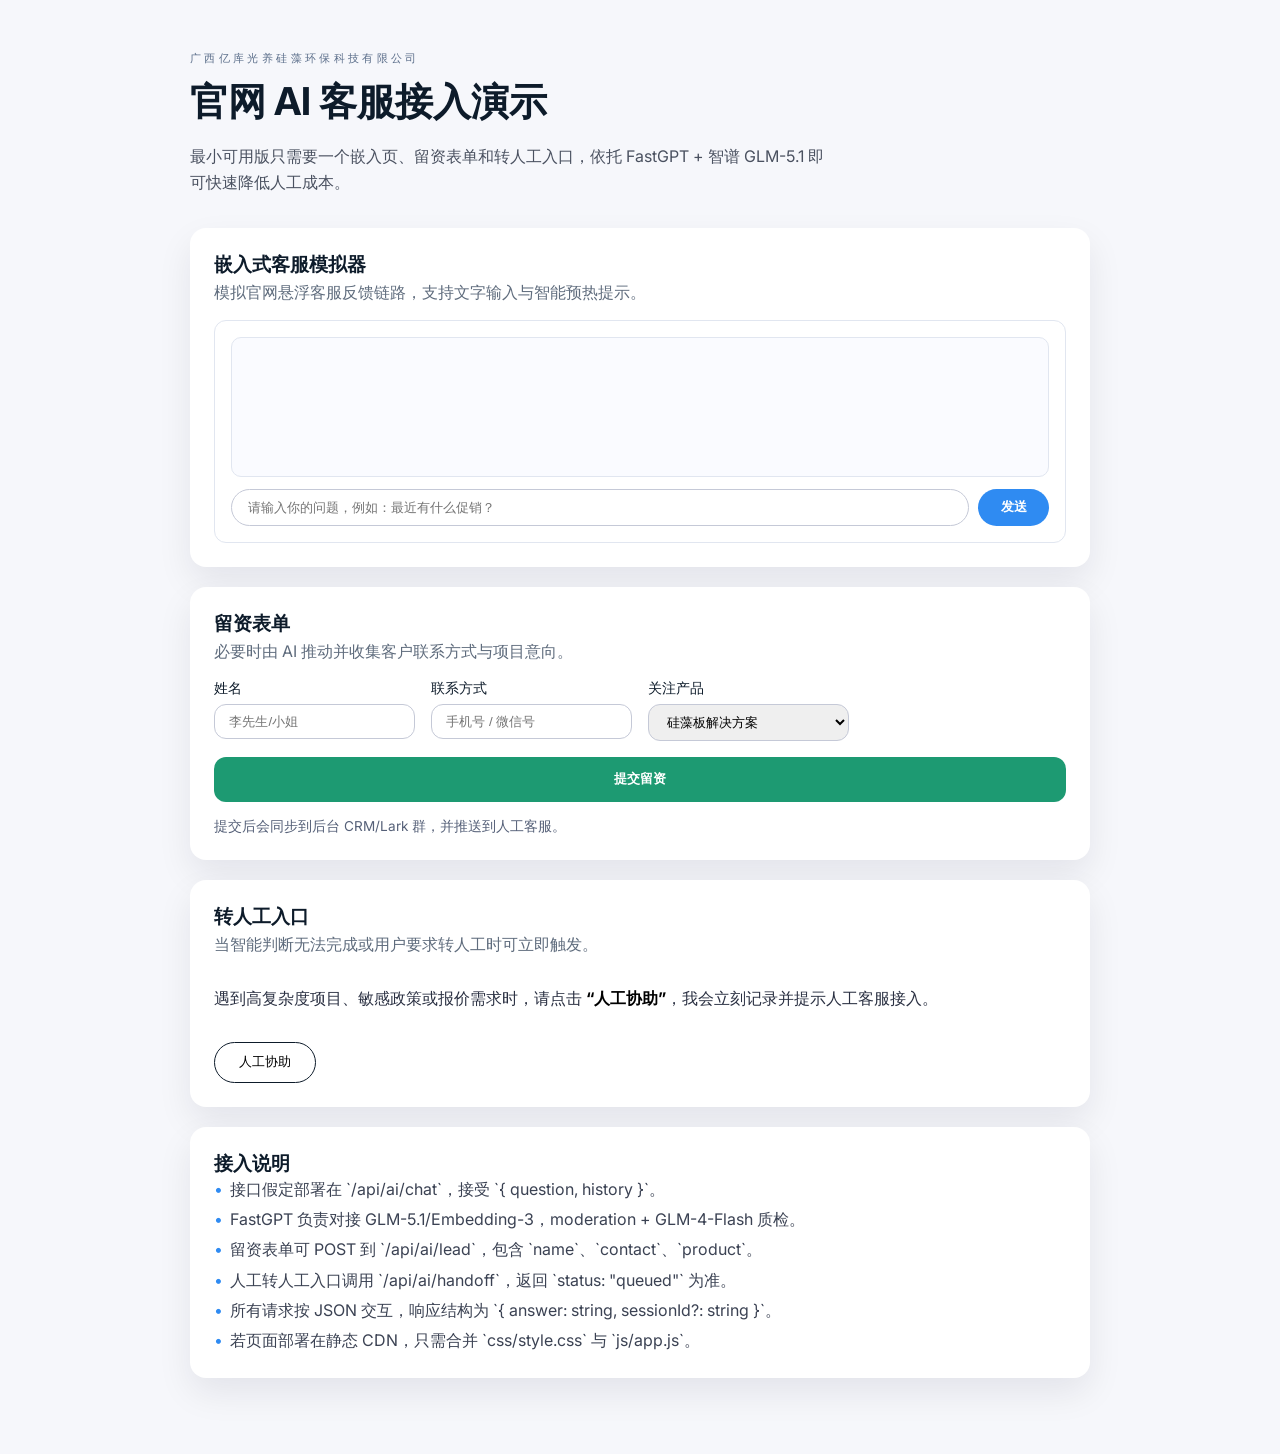
==== web-demo/index.html @ d4674625 "Build local FastGPT + Zhipu MVP scaffold" ====
<!DOCTYPE html>
<html lang="zh">
  <head>
    <meta charset="UTF-8" />
    <meta name="viewport" content="width=device-width, initial-scale=1.0" />
    <title>AI 客服 Demo</title>
    <link rel="stylesheet" href="css/style.css" />
  </head>
  <body>
    <main class="shell">
      <section class="hero">
        <p class="eyebrow">广西亿库光养硅藻环保科技有限公司</p>
        <h1>官网 AI 客服接入演示</h1>
        <p class="lead">
          最小可用版只需要一个嵌入页、留资表单和转人工入口，依托
          FastGPT + 智谱 GLM-5.1 即可快速降低人工成本。
        </p>
      </section>

      <section class="panel">
        <header>
          <h2>嵌入式客服模拟器</h2>
          <p>模拟官网悬浮客服反馈链路，支持文字输入与智能预热提示。</p>
        </header>
        <div class="chat">
          <div id="chatLog" class="chat-log"></div>
          <form id="chatForm" class="chat-form">
            <input
              id="chatInput"
              type="text"
              placeholder="请输入你的问题，例如：最近有什么促销？"
              autocomplete="off"
              required
            />
            <button type="submit">发送</button>
          </form>
        </div>
      </section>

      <section class="panel">
        <header>
          <h2>留资表单</h2>
          <p>必要时由 AI 推动并收集客户联系方式与项目意向。</p>
        </header>
        <form id="leadForm" class="stack">
          <label>
            <span>姓名</span>
            <input type="text" name="name" placeholder="李先生/小姐" required />
          </label>
          <label>
            <span>联系方式</span>
            <input
              type="text"
              name="contact"
              placeholder="手机号 / 微信号"
              required
            />
          </label>
          <label>
            <span>关注产品</span>
            <select name="product">
              <option value="硅藻板">硅藻板解决方案</option>
              <option value="光养">光养系统</option>
              <option value="其他">其他</option>
            </select>
          </label>
          <button type="submit" class="primary">提交留资</button>
          <p class="hint">提交后会同步到后台 CRM/Lark 群，并推送到人工客服。</p>
        </form>
      </section>

      <section class="panel">
        <header>
          <h2>转人工入口</h2>
          <p>当智能判断无法完成或用户要求转人工时可立即触发。</p>
        </header>
        <div class="cta">
          <p>
            遇到高复杂度项目、敏感政策或报价需求时，请点击
            <strong>“人工协助”</strong>，我会立刻记录并提示人工客服接入。
          </p>
          <button id="handoff" class="secondary">人工协助</button>
        </div>
      </section>

      <section class="panel instructions">
        <header>
          <h2>接入说明</h2>
        </header>
        <ul>
          <li>接口假定部署在 `/api/ai/chat`，接受 `{ question, history }`。</li>
          <li>FastGPT 负责对接 GLM-5.1/Embedding-3，moderation + GLM-4-Flash 质检。</li>
          <li>留资表单可 POST 到 `/api/ai/lead`，包含 `name`、`contact`、`product`。</li>
          <li>人工转人工入口调用 `/api/ai/handoff`，返回 `status: "queued"` 为准。</li>
          <li>所有请求按 JSON 交互，响应结构为 `{ answer: string, sessionId?: string }`。</li>
          <li>若页面部署在静态 CDN，只需合并 `css/style.css` 与 `js/app.js`。</li>
        </ul>
      </section>
    </main>
    <script src="js/app.js"></script>
  </body>
</html>
---- web-demo/css/style.css ----
@import url("https://fonts.googleapis.com/css2?family=Inter:wght@400;500;600&display=swap");

:root {
  color-scheme: light;
  font-family: "Inter", system-ui, -apple-system, BlinkMacSystemFont, "Segoe UI",
    sans-serif;
  background: #f6f7fb;
}

*,
*::before,
*::after {
  box-sizing: border-box;
}

body {
  margin: 0;
  min-height: 100vh;
}

.shell {
  max-width: 940px;
  margin: 0 auto;
  padding: 2.5rem 1.25rem 3.5rem;
  color: #0d1b2a;
}

.hero {
  text-align: left;
  margin-bottom: 2rem;
}

.hero .eyebrow {
  text-transform: uppercase;
  letter-spacing: 0.3em;
  font-size: 0.7rem;
  color: #5b6e8a;
}

.hero h1 {
  margin: 0.35rem 0;
  font-size: clamp(2rem, 3vw, 2.8rem);
}

.hero .lead {
  max-width: 640px;
  color: #4a5160;
  line-height: 1.6;
}

.panel {
  background: #fff;
  border-radius: 16px;
  padding: 1.5rem;
  margin-bottom: 1.25rem;
  box-shadow: 0 15px 35px rgba(9, 18, 39, 0.08);
}

.panel header h2 {
  margin: 0;
  font-size: 1.2rem;
}

.panel header p {
  color: #5f6c7d;
  margin: 0.25rem 0 1rem;
}

.chat {
  border: 1px solid #e1e6f0;
  border-radius: 12px;
  padding: 1rem;
  display: flex;
  flex-direction: column;
  gap: 0.75rem;
}

.chat-log {
  min-height: 140px;
  max-height: 320px;
  overflow-y: auto;
  border-radius: 10px;
  border: 1px solid #e1e6f0;
  padding: 0.75rem;
  background: #fafbff;
}

.chat-log p {
  margin: 0.35rem 0;
  line-height: 1.4;
}

.chat-log p.user {
  text-align: right;
  color: #0f2c7a;
  font-weight: 600;
}

.chat-log p.bot {
  color: #1c1a2b;
}

.chat-form {
  display: flex;
  gap: 0.6rem;
}

.chat-form input {
  flex: 1;
  outline: none;
  border: 1px solid #c5c9d7;
  border-radius: 999px;
  padding: 0.65rem 1rem;
}

.chat-form button {
  border: none;
  background: #2f8bf2;
  color: #fff;
  border-radius: 999px;
  padding: 0 1.4rem;
  font-weight: 600;
  cursor: pointer;
}

.stack {
  display: grid;
  grid-template-columns: repeat(auto-fit, minmax(180px, 1fr));
  gap: 1rem;
}

.stack label {
  display: flex;
  flex-direction: column;
  gap: 0.35rem;
  font-size: 0.9rem;
}

.stack input,
.stack select {
  border: 1px solid #c5c9d7;
  border-radius: 12px;
  padding: 0.55rem 0.9rem;
}

.primary {
  grid-column: 1 / -1;
  background: #1d9a72;
  color: #fff;
  border: none;
  border-radius: 12px;
  padding: 0.85rem;
  font-weight: 600;
  cursor: pointer;
}

.hint {
  font-size: 0.85rem;
  color: #556078;
  margin: 0;
  grid-column: 1 / -1;
}

.cta {
  display: flex;
  flex-direction: column;
  gap: 1rem;
  color: #2a3042;
}

.cta strong {
  color: #000;
}

.secondary {
  align-self: flex-start;
  border: 1px solid #0d1b2a;
  border-radius: 999px;
  padding: 0.65rem 1.5rem;
  background: transparent;
  cursor: pointer;
}

.instructions ul {
  list-style: none;
  padding: 0;
  margin: 0;
  display: grid;
  gap: 0.3rem;
  color: #3b4253;
  line-height: 1.6;
}

.instructions li::before {
  content: "•";
  color: #2f8bf2;
  display: inline-block;
  width: 1em;
}

@media (max-width: 640px) {
  .shell {
    padding: 1.5rem 1rem 2rem;
  }
}
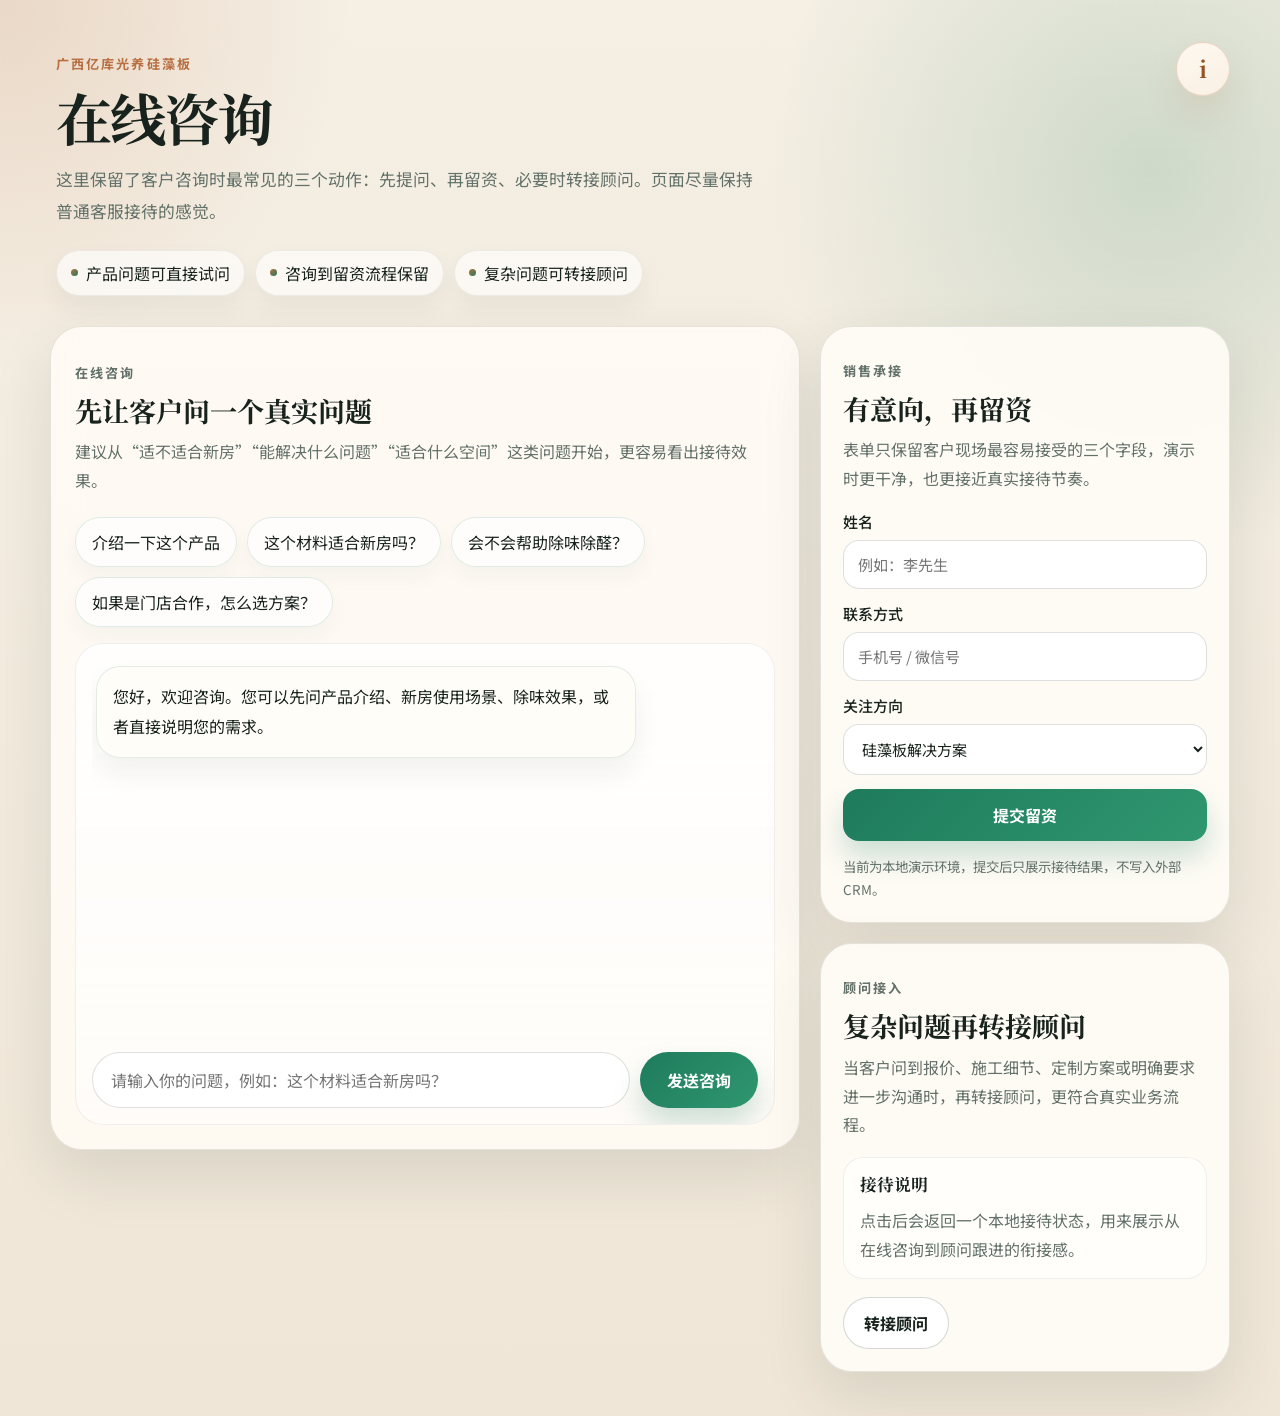
==== commit bdf9b6de: "Improve demo chat experience and validation tooling" ====
--- a/web-demo/index.html
+++ b/web-demo/index.html
@@ -1,100 +1,120 @@
 <!DOCTYPE html>
-<html lang="zh">
+<html lang="zh-CN">
   <head>
     <meta charset="UTF-8" />
     <meta name="viewport" content="width=device-width, initial-scale=1.0" />
-    <title>AI 客服 Demo</title>
+    <title>官网在线咨询</title>
     <link rel="stylesheet" href="css/style.css" />
   </head>
   <body>
     <main class="shell">
       <section class="hero">
-        <p class="eyebrow">广西亿库光养硅藻环保科技有限公司</p>
-        <h1>官网 AI 客服接入演示</h1>
-        <p class="lead">
-          最小可用版只需要一个嵌入页、留资表单和转人工入口，依托
-          FastGPT + 智谱 GLM-5.1 即可快速降低人工成本。
-        </p>
+        <div class="hero-copy">
+          <p class="eyebrow">广西亿库光养硅藻板</p>
+          <h1>在线咨询</h1>
+          <p class="lead">
+            这里保留了客户咨询时最常见的三个动作：先提问、再留资、必要时转接顾问。页面尽量保持普通客服接待的感觉。
+          </p>
+          <div class="hero-points" aria-label="咨询亮点">
+            <span>产品问题可直接试问</span>
+            <span>咨询到留资流程保留</span>
+            <span>复杂问题可转接顾问</span>
+          </div>
+        </div>
+
+        <aside class="hero-side">
+          <div class="hero-info">
+            <button type="button" class="info-trigger" aria-label="查看服务说明">i</button>
+            <div class="info-tooltip" role="note">
+              <strong>服务说明</strong>
+              <p>当前页面用于演示官网咨询接待流程，包含在线咨询、留资和转接顾问三个阶段。</p>
+              <p>现场展示时建议先问产品适用场景、除味能力，再问施工和方案，这样更容易看出完整接待表现。</p>
+            </div>
+          </div>
+        </aside>
       </section>
 
-      <section class="panel">
-        <header>
-          <h2>嵌入式客服模拟器</h2>
-          <p>模拟官网悬浮客服反馈链路，支持文字输入与智能预热提示。</p>
-        </header>
-        <div class="chat">
-          <div id="chatLog" class="chat-log"></div>
-          <form id="chatForm" class="chat-form">
-            <input
-              id="chatInput"
-              type="text"
-              placeholder="请输入你的问题，例如：最近有什么促销？"
-              autocomplete="off"
-              required
-            />
-            <button type="submit">发送</button>
-          </form>
-        </div>
-      </section>
+      <section class="layout">
+        <section class="panel chat-panel" aria-labelledby="chatTitle">
+          <header class="panel-head">
+            <div>
+              <p class="section-kicker">在线咨询</p>
+              <h2 id="chatTitle">先让客户问一个真实问题</h2>
+              <p>建议从“适不适合新房”“能解决什么问题”“适合什么空间”这类问题开始，更容易看出接待效果。</p>
+            </div>
+          </header>
 
-      <section class="panel">
-        <header>
-          <h2>留资表单</h2>
-          <p>必要时由 AI 推动并收集客户联系方式与项目意向。</p>
-        </header>
-        <form id="leadForm" class="stack">
-          <label>
-            <span>姓名</span>
-            <input type="text" name="name" placeholder="李先生/小姐" required />
-          </label>
-          <label>
-            <span>联系方式</span>
-            <input
-              type="text"
-              name="contact"
-              placeholder="手机号 / 微信号"
-              required
-            />
-          </label>
-          <label>
-            <span>关注产品</span>
-            <select name="product">
-              <option value="硅藻板">硅藻板解决方案</option>
-              <option value="光养">光养系统</option>
-              <option value="其他">其他</option>
-            </select>
-          </label>
-          <button type="submit" class="primary">提交留资</button>
-          <p class="hint">提交后会同步到后台 CRM/Lark 群，并推送到人工客服。</p>
-        </form>
-      </section>
+          <div class="quick-actions" aria-label="快捷问题">
+            <button type="button" class="quick-question">介绍一下这个产品</button>
+            <button type="button" class="quick-question">这个材料适合新房吗？</button>
+            <button type="button" class="quick-question">会不会帮助除味除醛？</button>
+            <button type="button" class="quick-question">如果是门店合作，怎么选方案？</button>
+          </div>
 
-      <section class="panel">
-        <header>
-          <h2>转人工入口</h2>
-          <p>当智能判断无法完成或用户要求转人工时可立即触发。</p>
-        </header>
-        <div class="cta">
-          <p>
-            遇到高复杂度项目、敏感政策或报价需求时，请点击
-            <strong>“人工协助”</strong>，我会立刻记录并提示人工客服接入。
-          </p>
-          <button id="handoff" class="secondary">人工协助</button>
-        </div>
-      </section>
+          <div class="chat">
+            <div id="chatLog" class="chat-log" aria-live="polite"></div>
+            <form id="chatForm" class="chat-form">
+              <label class="sr-only" for="chatInput">输入咨询问题</label>
+              <input
+                id="chatInput"
+                type="text"
+                placeholder="请输入你的问题，例如：这个材料适合新房吗？"
+                autocomplete="off"
+                required
+              />
+              <button type="submit">发送咨询</button>
+            </form>
+          </div>
+        </section>
 
-      <section class="panel instructions">
-        <header>
-          <h2>接入说明</h2>
-        </header>
-        <ul>
-          <li>接口假定部署在 `/api/ai/chat`，接受 `{ question, history }`。</li>
-          <li>FastGPT 负责对接 GLM-5.1/Embedding-3，moderation + GLM-4-Flash 质检。</li>
-          <li>留资表单可 POST 到 `/api/ai/lead`，包含 `name`、`contact`、`product`。</li>
-          <li>人工转人工入口调用 `/api/ai/handoff`，返回 `status: "queued"` 为准。</li>
-          <li>所有请求按 JSON 交互，响应结构为 `{ answer: string, sessionId?: string }`。</li>
-          <li>若页面部署在静态 CDN，只需合并 `css/style.css` 与 `js/app.js`。</li>
-        </ul>
+        <aside class="sidebar">
+          <section class="panel side-panel" aria-labelledby="leadTitle">
+            <header class="panel-head compact">
+              <div>
+                <p class="section-kicker">销售承接</p>
+                <h2 id="leadTitle">有意向，再留资</h2>
+                <p>表单只保留客户现场最容易接受的三个字段，演示时更干净，也更接近真实接待节奏。</p>
+              </div>
+            </header>
+            <form id="leadForm" class="stack">
+              <label>
+                <span>姓名</span>
+                <input type="text" name="name" placeholder="例如：李先生" required />
+              </label>
+              <label>
+                <span>联系方式</span>
+                <input type="text" name="contact" placeholder="手机号 / 微信号" required />
+              </label>
+              <label>
+                <span>关注方向</span>
+                <select name="product">
+                  <option value="硅藻板">硅藻板解决方案</option>
+                  <option value="光养">光养系统</option>
+                  <option value="其他">其他合作需求</option>
+                </select>
+              </label>
+              <button type="submit" class="primary">提交留资</button>
+              <p class="hint">当前为本地演示环境，提交后只展示接待结果，不写入外部 CRM。</p>
+            </form>
+          </section>
+
+          <section class="panel side-panel handoff-panel" aria-labelledby="handoffTitle">
+            <header class="panel-head compact">
+              <div>
+                <p class="section-kicker">顾问接入</p>
+                <h2 id="handoffTitle">复杂问题再转接顾问</h2>
+                <p>当客户问到报价、施工细节、定制方案或明确要求进一步沟通时，再转接顾问，更符合真实业务流程。</p>
+              </div>
+            </header>
+            <div class="cta">
+              <div class="cta-note">
+                <strong>接待说明</strong>
+                <p>点击后会返回一个本地接待状态，用来展示从在线咨询到顾问跟进的衔接感。</p>
+              </div>
+              <button id="handoff" class="secondary" type="button">转接顾问</button>
+            </div>
+          </section>
+        </aside>
       </section>
     </main>
     <script src="js/app.js"></script>
--- a/web-demo/css/style.css
+++ b/web-demo/css/style.css
@@ -1,10 +1,24 @@
-@import url("https://fonts.googleapis.com/css2?family=Inter:wght@400;500;600&display=swap");
+@import url("https://fonts.googleapis.com/css2?family=Noto+Sans+SC:wght@400;500;700&family=Noto+Serif+SC:wght@500;700&display=swap");
 
 :root {
   color-scheme: light;
-  font-family: "Inter", system-ui, -apple-system, BlinkMacSystemFont, "Segoe UI",
-    sans-serif;
-  background: #f6f7fb;
+  --bg-main: #f5efe4;
+  --bg-deep: #efe6d7;
+  --panel: rgba(255, 251, 245, 0.92);
+  --panel-strong: #fffdf8;
+  --line: rgba(49, 62, 54, 0.12);
+  --line-strong: rgba(31, 122, 90, 0.2);
+  --text: #18231d;
+  --muted: #627169;
+  --brand: #1e7b5c;
+  --brand-deep: #16553f;
+  --brand-soft: rgba(30, 123, 92, 0.1);
+  --accent: #b86f42;
+  --accent-soft: rgba(184, 111, 66, 0.12);
+  --shadow: 0 24px 60px rgba(44, 54, 48, 0.12);
+  --radius-xl: 32px;
+  --radius-lg: 24px;
+  --radius-md: 18px;
 }
 
 *,
@@ -13,193 +27,568 @@
   box-sizing: border-box;
 }
 
+html {
+  scroll-behavior: smooth;
+}
+
 body {
   margin: 0;
   min-height: 100vh;
+  color: var(--text);
+  font-family: "Noto Sans SC", "Segoe UI", sans-serif;
+  background:
+    radial-gradient(circle at top left, rgba(184, 111, 66, 0.18), transparent 22rem),
+    radial-gradient(circle at 90% 12%, rgba(30, 123, 92, 0.18), transparent 24rem),
+    linear-gradient(180deg, var(--bg-main) 0%, var(--bg-deep) 100%);
+}
+
+body::before {
+  content: "";
+  position: fixed;
+  inset: 0;
+  pointer-events: none;
+  background-image: linear-gradient(rgba(255, 255, 255, 0.12) 1px, transparent 1px),
+    linear-gradient(90deg, rgba(255, 255, 255, 0.12) 1px, transparent 1px);
+  background-size: 36px 36px;
+  mask-image: linear-gradient(180deg, rgba(0, 0, 0, 0.28), transparent 86%);
 }
 
 .shell {
-  max-width: 940px;
+  position: relative;
+  max-width: 1220px;
   margin: 0 auto;
-  padding: 2.5rem 1.25rem 3.5rem;
-  color: #0d1b2a;
+  padding: 36px 20px 44px;
 }
 
 .hero {
-  text-align: left;
-  margin-bottom: 2rem;
-}
-
-.hero .eyebrow {
+  display: grid;
+  grid-template-columns: minmax(0, 1.35fr) minmax(300px, 0.8fr);
+  gap: 20px;
+  align-items: stretch;
+  margin-bottom: 20px;
+}
+
+.hero-copy,
+.hero-side {
+  position: relative;
+}
+
+.hero-copy {
+  padding: 18px 6px 10px;
+}
+
+.eyebrow,
+.section-kicker {
+  margin: 0;
+  color: var(--accent);
+  font-size: 0.82rem;
+  font-weight: 700;
+  letter-spacing: 0.16em;
   text-transform: uppercase;
-  letter-spacing: 0.3em;
-  font-size: 0.7rem;
-  color: #5b6e8a;
 }
 
 .hero h1 {
-  margin: 0.35rem 0;
-  font-size: clamp(2rem, 3vw, 2.8rem);
-}
-
-.hero .lead {
-  max-width: 640px;
-  color: #4a5160;
-  line-height: 1.6;
+  margin: 14px 0 0;
+  font-family: "Noto Serif SC", serif;
+  font-size: clamp(2.7rem, 4.4vw, 4.6rem);
+  line-height: 1.05;
+  letter-spacing: -0.04em;
+  max-width: 12ch;
+}
+
+.lead {
+  max-width: 700px;
+  margin: 18px 0 0;
+  color: var(--muted);
+  font-size: 1.05rem;
+  line-height: 1.9;
+}
+
+.hero-points {
+  display: flex;
+  flex-wrap: wrap;
+  gap: 10px;
+  margin-top: 22px;
+}
+
+.hero-points span {
+  display: inline-flex;
+  align-items: center;
+  gap: 8px;
+  padding: 10px 14px;
+  border-radius: 999px;
+  background: rgba(255, 255, 255, 0.62);
+  border: 1px solid rgba(49, 62, 54, 0.08);
+  color: var(--text);
+  box-shadow: 0 12px 24px rgba(47, 55, 50, 0.06);
+}
+
+.hero-points span::before {
+  content: "";
+  width: 7px;
+  height: 7px;
+  border-radius: 999px;
+  background: linear-gradient(135deg, var(--accent), var(--brand));
+}
+
+.hero-side {
+  display: flex;
+  justify-content: flex-end;
+  align-items: flex-start;
+}
+
+.hero-info {
+  position: relative;
+  display: inline-flex;
+  align-items: flex-start;
+  justify-content: flex-end;
+  width: 100%;
+  padding-top: 6px;
 }
 
 .panel {
+  background: var(--panel);
+  border: 1px solid var(--line);
+  border-radius: var(--radius-xl);
+  box-shadow: var(--shadow);
+  backdrop-filter: blur(16px);
+}
+
+.info-trigger {
+  width: 54px;
+  height: 54px;
+  border: 1px solid rgba(184, 111, 66, 0.24);
+  border-radius: 999px;
+  background:
+    linear-gradient(155deg, rgba(255, 248, 239, 0.98), rgba(248, 239, 226, 0.9)),
+    var(--panel);
+  color: #945224;
+  font-family: "Noto Serif SC", serif;
+  font-size: 1.45rem;
+  font-weight: 700;
+  line-height: 1;
+  box-shadow: 0 18px 34px rgba(184, 111, 66, 0.14);
+  cursor: default;
+}
+
+.info-tooltip {
+  position: absolute;
+  top: 66px;
+  right: 0;
+  width: min(340px, calc(100vw - 48px));
+  padding: 16px 18px;
+  border-radius: 22px;
+  background:
+    linear-gradient(155deg, rgba(255, 248, 239, 0.98), rgba(248, 239, 226, 0.92)),
+    var(--panel);
+  border: 1px solid rgba(184, 111, 66, 0.18);
+  box-shadow: var(--shadow);
+  color: #6d5443;
+  opacity: 0;
+  transform: translateY(8px);
+  pointer-events: none;
+  transition: opacity 180ms ease, transform 180ms ease;
+  z-index: 30;
+}
+
+.info-tooltip p {
+  margin: 10px 0 0;
+  line-height: 1.75;
+}
+
+.hero-info:hover .info-tooltip,
+.hero-info:focus-within .info-tooltip {
+  opacity: 1;
+  transform: translateY(0);
+}
+
+.info-tooltip strong,
+.cta-note strong {
+  display: block;
+  font-family: "Noto Serif SC", serif;
+  font-size: 1.05rem;
+}
+
+.layout {
+  display: grid;
+  grid-template-columns: minmax(0, 1.5fr) minmax(320px, 0.82fr);
+  gap: 20px;
+  align-items: start;
+}
+
+.panel {
+  padding: 22px;
+}
+
+.chat-panel {
+  padding: 24px;
+}
+
+.panel-head {
+  display: flex;
+  justify-content: space-between;
+  gap: 16px;
+  align-items: flex-start;
+}
+
+.panel-head.compact {
+  display: block;
+}
+
+.panel-head h2 {
+  margin: 10px 0 0;
+  font-family: "Noto Serif SC", serif;
+  font-size: 1.7rem;
+  line-height: 1.2;
+}
+
+.panel-head p {
+  margin: 10px 0 0;
+  color: var(--muted);
+  line-height: 1.8;
+}
+
+.quick-actions {
+  display: flex;
+  flex-wrap: wrap;
+  gap: 10px;
+  margin: 22px 0 16px;
+}
+
+.quick-question {
+  border: 1px solid rgba(30, 123, 92, 0.14);
+  background: rgba(255, 255, 255, 0.72);
+  color: var(--text);
+  border-radius: 999px;
+  padding: 12px 16px;
+  cursor: pointer;
+  transition: transform 180ms ease, border-color 180ms ease, background 180ms ease, box-shadow 180ms ease;
+  box-shadow: 0 10px 20px rgba(35, 46, 41, 0.04);
+  font: inherit;
+}
+
+.quick-question:hover,
+.quick-question:focus-visible {
+  transform: translateY(-2px);
+  border-color: rgba(30, 123, 92, 0.34);
   background: #fff;
-  border-radius: 16px;
-  padding: 1.5rem;
-  margin-bottom: 1.25rem;
-  box-shadow: 0 15px 35px rgba(9, 18, 39, 0.08);
-}
-
-.panel header h2 {
+  box-shadow: 0 14px 24px rgba(35, 46, 41, 0.08);
+}
+
+.chat {
+  position: relative;
+  overflow: hidden;
+  border: 1px solid rgba(49, 62, 54, 0.08);
+  border-radius: calc(var(--radius-xl) - 4px);
+  padding: 16px;
+  background:
+    linear-gradient(180deg, rgba(255, 255, 255, 0.64), rgba(255, 252, 248, 0.82)),
+    rgba(255, 255, 255, 0.52);
+}
+
+.chat::before {
+  content: "";
+  position: absolute;
+  inset: 0 0 auto;
+  height: 96px;
+  background: linear-gradient(180deg, rgba(255, 255, 255, 0.42), transparent);
+  pointer-events: none;
+}
+
+.chat-log {
+  position: relative;
+  min-height: 380px;
+  max-height: 520px;
+  overflow-y: auto;
+  padding: 6px 4px 10px;
+  display: flex;
+  flex-direction: column;
+  gap: 12px;
+  scrollbar-width: thin;
+  scrollbar-color: rgba(30, 123, 92, 0.28) transparent;
+}
+
+.message-row {
+  display: flex;
+  opacity: 0;
+  transform: translateY(8px);
+  animation: rise-in 260ms ease forwards;
+}
+
+.message-row.user {
+  justify-content: flex-end;
+}
+
+.message-bubble {
+  width: min(82%, 40rem);
+  border-radius: 24px;
+  padding: 14px 16px 15px;
+  box-shadow: 0 16px 28px rgba(31, 42, 38, 0.06);
+}
+
+.message-bubble.bot {
+  background: var(--panel-strong);
+  border: 1px solid rgba(30, 123, 92, 0.12);
+}
+
+.message-bubble.user {
+  background: linear-gradient(135deg, #215f49, #2e8d69);
+  color: #f8fffb;
+}
+
+.message-meta {
+  display: inline-flex;
+  align-items: center;
+  gap: 8px;
+  margin-bottom: 9px;
+  color: var(--accent);
+  font-size: 0.78rem;
+  font-weight: 700;
+  letter-spacing: 0.04em;
+}
+
+.message-meta::before {
+  content: "";
+  width: 6px;
+  height: 6px;
+  border-radius: 50%;
+  background: currentColor;
+}
+
+.message-bubble p {
   margin: 0;
-  font-size: 1.2rem;
-}
-
-.panel header p {
-  color: #5f6c7d;
-  margin: 0.25rem 0 1rem;
-}
-
-.chat {
-  border: 1px solid #e1e6f0;
-  border-radius: 12px;
-  padding: 1rem;
-  display: flex;
-  flex-direction: column;
-  gap: 0.75rem;
-}
-
-.chat-log {
-  min-height: 140px;
-  max-height: 320px;
-  overflow-y: auto;
-  border-radius: 10px;
-  border: 1px solid #e1e6f0;
-  padding: 0.75rem;
-  background: #fafbff;
-}
-
-.chat-log p {
-  margin: 0.35rem 0;
-  line-height: 1.4;
-}
-
-.chat-log p.user {
-  text-align: right;
-  color: #0f2c7a;
-  font-weight: 600;
-}
-
-.chat-log p.bot {
-  color: #1c1a2b;
+  white-space: pre-wrap;
+  line-height: 1.9;
+  word-break: break-word;
 }
 
 .chat-form {
-  display: flex;
-  gap: 0.6rem;
-}
-
-.chat-form input {
-  flex: 1;
-  outline: none;
-  border: 1px solid #c5c9d7;
-  border-radius: 999px;
-  padding: 0.65rem 1rem;
-}
-
-.chat-form button {
-  border: none;
-  background: #2f8bf2;
-  color: #fff;
-  border-radius: 999px;
-  padding: 0 1.4rem;
-  font-weight: 600;
-  cursor: pointer;
-}
-
-.stack {
   display: grid;
-  grid-template-columns: repeat(auto-fit, minmax(180px, 1fr));
-  gap: 1rem;
-}
-
-.stack label {
-  display: flex;
-  flex-direction: column;
-  gap: 0.35rem;
-  font-size: 0.9rem;
-}
-
+  grid-template-columns: minmax(0, 1fr) auto;
+  gap: 10px;
+  margin-top: 12px;
+}
+
+.chat-form input,
 .stack input,
 .stack select {
-  border: 1px solid #c5c9d7;
-  border-radius: 12px;
-  padding: 0.55rem 0.9rem;
-}
-
+  outline: none;
+  border: 1px solid rgba(24, 35, 29, 0.14);
+  background: rgba(255, 255, 255, 0.94);
+  color: var(--text);
+  font: inherit;
+  transition: border-color 180ms ease, box-shadow 180ms ease, transform 180ms ease;
+}
+
+.chat-form input {
+  border-radius: 999px;
+  padding: 15px 18px;
+}
+
+.chat-form input:focus,
+.stack input:focus,
+.stack select:focus {
+  border-color: rgba(30, 123, 92, 0.42);
+  box-shadow: 0 0 0 4px rgba(30, 123, 92, 0.1);
+}
+
+.chat-form button,
+.primary,
+.secondary {
+  font: inherit;
+  cursor: pointer;
+  transition: transform 180ms ease, box-shadow 180ms ease, background 180ms ease, border-color 180ms ease;
+}
+
+.chat-form button,
 .primary {
-  grid-column: 1 / -1;
-  background: #1d9a72;
+  border: none;
+  background: linear-gradient(135deg, var(--brand), #2f9770);
   color: #fff;
-  border: none;
-  border-radius: 12px;
-  padding: 0.85rem;
-  font-weight: 600;
-  cursor: pointer;
+  box-shadow: 0 16px 28px rgba(30, 123, 92, 0.22);
+}
+
+.chat-form button {
+  min-width: 118px;
+  border-radius: 999px;
+  padding: 0 20px;
+  font-weight: 700;
+}
+
+.chat-form button:hover,
+.chat-form button:focus-visible,
+.primary:hover,
+.primary:focus-visible,
+.secondary:hover,
+.secondary:focus-visible {
+  transform: translateY(-1px);
+}
+
+.sidebar {
+  display: flex;
+  flex-direction: column;
+  gap: 20px;
+}
+
+.side-panel {
+  background: rgba(255, 252, 247, 0.92);
+}
+
+.stack {
+  display: flex;
+  flex-direction: column;
+  gap: 14px;
+  margin-top: 18px;
+}
+
+.stack label {
+  display: flex;
+  flex-direction: column;
+  gap: 8px;
+  font-size: 0.94rem;
+}
+
+.stack span {
+  font-weight: 500;
+}
+
+.stack input,
+.stack select {
+  border-radius: 16px;
+  padding: 13px 14px;
+}
+
+.primary {
+  border-radius: 16px;
+  padding: 14px 16px;
+  font-weight: 700;
 }
 
 .hint {
-  font-size: 0.85rem;
-  color: #556078;
   margin: 0;
-  grid-column: 1 / -1;
+  color: var(--muted);
+  font-size: 0.84rem;
+  line-height: 1.7;
 }
 
 .cta {
   display: flex;
   flex-direction: column;
-  gap: 1rem;
-  color: #2a3042;
-}
-
-.cta strong {
-  color: #000;
+  gap: 18px;
+  margin-top: 18px;
+}
+
+.cta-note {
+  padding: 14px 16px;
+  border-radius: 20px;
+  background: rgba(255, 255, 255, 0.68);
+  border: 1px solid rgba(49, 62, 54, 0.08);
+}
+
+.cta-note p {
+  margin: 10px 0 0;
+  color: var(--muted);
+  line-height: 1.8;
 }
 
 .secondary {
   align-self: flex-start;
-  border: 1px solid #0d1b2a;
-  border-radius: 999px;
-  padding: 0.65rem 1.5rem;
-  background: transparent;
-  cursor: pointer;
-}
-
-.instructions ul {
-  list-style: none;
+  border: 1px solid rgba(24, 35, 29, 0.18);
+  border-radius: 999px;
+  padding: 13px 20px;
+  background: #fff;
+  color: var(--text);
+  font-weight: 700;
+}
+
+.secondary:hover,
+.secondary:focus-visible {
+  border-color: rgba(30, 123, 92, 0.42);
+  box-shadow: 0 12px 22px rgba(44, 54, 48, 0.08);
+}
+
+.sr-only {
+  position: absolute;
+  width: 1px;
+  height: 1px;
   padding: 0;
-  margin: 0;
-  display: grid;
-  gap: 0.3rem;
-  color: #3b4253;
-  line-height: 1.6;
-}
-
-.instructions li::before {
-  content: "•";
-  color: #2f8bf2;
-  display: inline-block;
-  width: 1em;
+  margin: -1px;
+  overflow: hidden;
+  clip: rect(0, 0, 0, 0);
+  white-space: nowrap;
+  border: 0;
+}
+
+@keyframes rise-in {
+  to {
+    opacity: 1;
+    transform: translateY(0);
+  }
+}
+
+@media (max-width: 960px) {
+  .hero,
+  .layout {
+    grid-template-columns: 1fr;
+  }
+
+  .hero-side {
+    justify-content: flex-start;
+  }
+
+  .info-tooltip {
+    left: 0;
+    right: auto;
+  }
+
+  .panel-head {
+    flex-direction: column;
+  }
 }
 
 @media (max-width: 640px) {
   .shell {
-    padding: 1.5rem 1rem 2rem;
-  }
-}
+    padding: 18px 14px 28px;
+  }
+
+  .hero-copy {
+    padding-top: 6px;
+  }
+
+  .hero h1 {
+    font-size: 2.35rem;
+  }
+
+  .lead {
+    font-size: 0.98rem;
+  }
+
+  .panel,
+  .chat-panel {
+    padding: 18px;
+    border-radius: 24px;
+  }
+
+  .chat-log {
+    min-height: 320px;
+  }
+
+  .message-bubble {
+    width: 100%;
+  }
+
+  .chat-form {
+    grid-template-columns: 1fr;
+  }
+
+  .chat-form button,
+  .secondary {
+    width: 100%;
+    justify-content: center;
+  }
+
+  .secondary {
+    align-self: stretch;
+    text-align: center;
+  }
+}
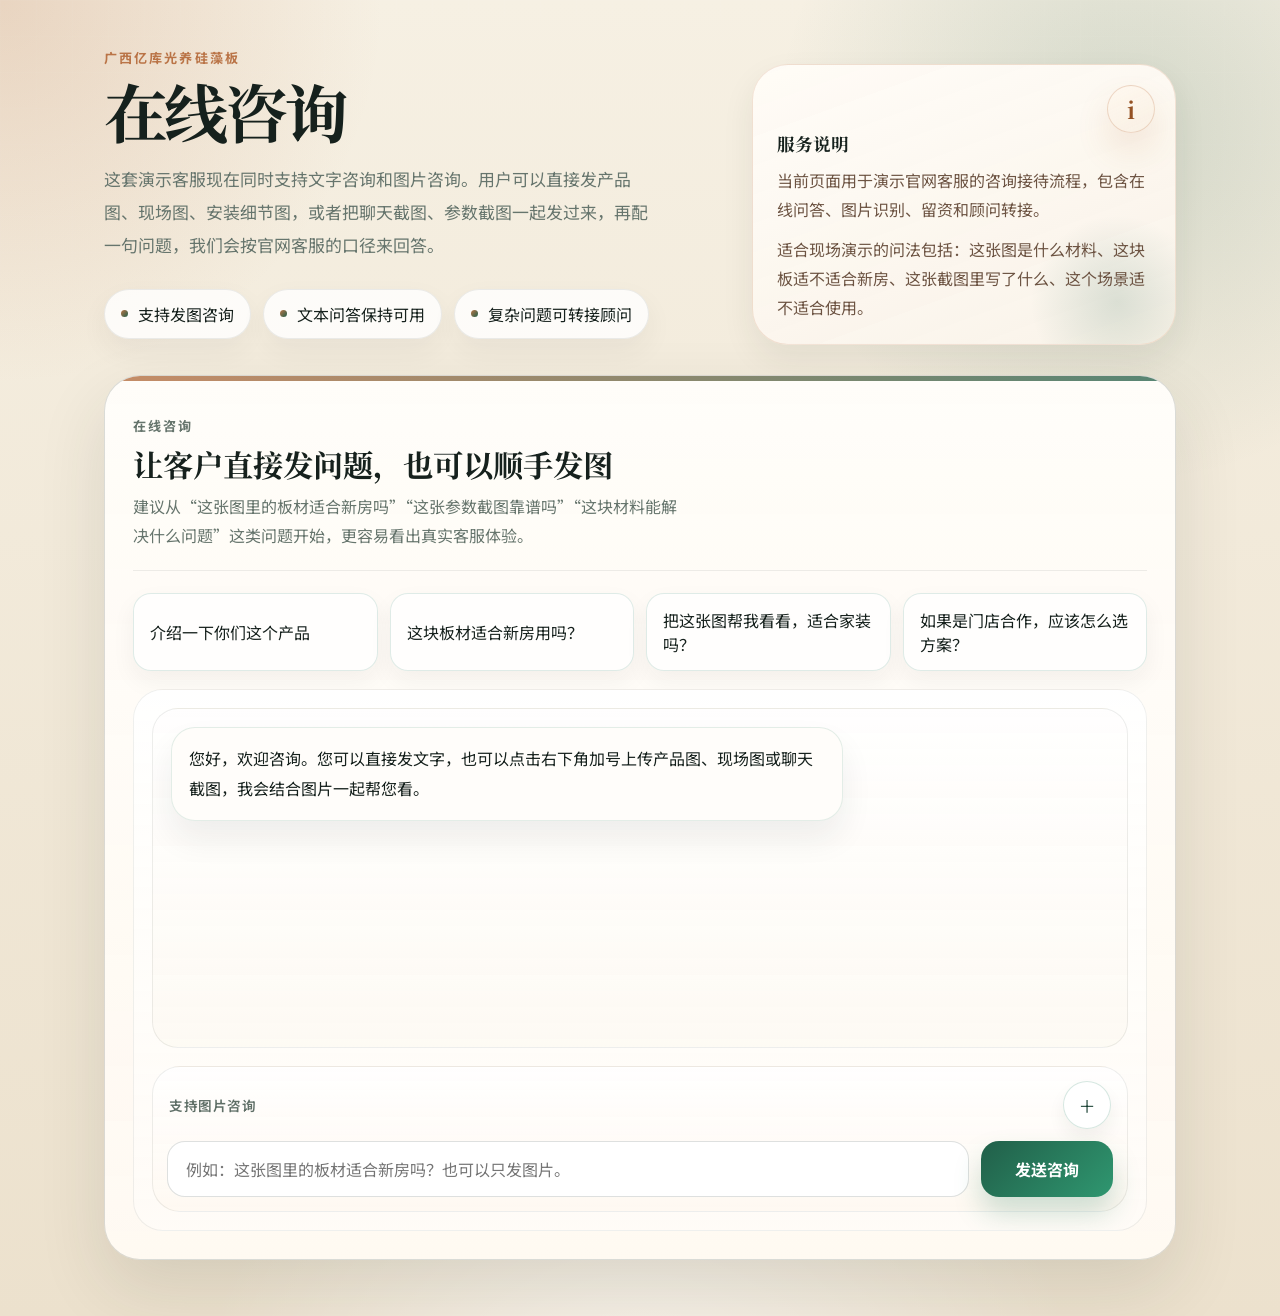
==== commit e6684b05: "解决图片问题" ====
--- a/web-demo/index.html
+++ b/web-demo/index.html
@@ -3,7 +3,7 @@
   <head>
     <meta charset="UTF-8" />
     <meta name="viewport" content="width=device-width, initial-scale=1.0" />
-    <title>官网在线咨询</title>
+    <title>广西亿库官网在线咨询</title>
     <link rel="stylesheet" href="css/style.css" />
   </head>
   <body>
@@ -13,11 +13,11 @@
           <p class="eyebrow">广西亿库光养硅藻板</p>
           <h1>在线咨询</h1>
           <p class="lead">
-            这里保留了客户咨询时最常见的三个动作：先提问、再留资、必要时转接顾问。页面尽量保持普通客服接待的感觉。
+            这套演示客服现在同时支持文字咨询和图片咨询。用户可以直接发产品图、现场图、安装细节图，或者把聊天截图、参数截图一起发过来，再配一句问题，我们会按官网客服的口径来回答。
           </p>
           <div class="hero-points" aria-label="咨询亮点">
-            <span>产品问题可直接试问</span>
-            <span>咨询到留资流程保留</span>
+            <span>支持发图咨询</span>
+            <span>文本问答保持可用</span>
             <span>复杂问题可转接顾问</span>
           </div>
         </div>
@@ -27,8 +27,8 @@
             <button type="button" class="info-trigger" aria-label="查看服务说明">i</button>
             <div class="info-tooltip" role="note">
               <strong>服务说明</strong>
-              <p>当前页面用于演示官网咨询接待流程，包含在线咨询、留资和转接顾问三个阶段。</p>
-              <p>现场展示时建议先问产品适用场景、除味能力，再问施工和方案，这样更容易看出完整接待表现。</p>
+              <p>当前页面用于演示官网客服的咨询接待流程，包含在线问答、图片识别、留资和顾问转接。</p>
+              <p>适合现场演示的问法包括：这张图是什么材料、这块板适不适合新房、这张截图里写了什么、这个场景适不适合使用。</p>
             </div>
           </div>
         </aside>
@@ -39,82 +39,50 @@
           <header class="panel-head">
             <div>
               <p class="section-kicker">在线咨询</p>
-              <h2 id="chatTitle">先让客户问一个真实问题</h2>
-              <p>建议从“适不适合新房”“能解决什么问题”“适合什么空间”这类问题开始，更容易看出接待效果。</p>
+              <h2 id="chatTitle">让客户直接发问题，也可以顺手发图</h2>
+              <p>建议从“这张图里的板材适合新房吗”“这张参数截图靠谱吗”“这块材料能解决什么问题”这类问题开始，更容易看出真实客服体验。</p>
             </div>
           </header>
 
           <div class="quick-actions" aria-label="快捷问题">
-            <button type="button" class="quick-question">介绍一下这个产品</button>
-            <button type="button" class="quick-question">这个材料适合新房吗？</button>
-            <button type="button" class="quick-question">会不会帮助除味除醛？</button>
-            <button type="button" class="quick-question">如果是门店合作，怎么选方案？</button>
+            <button type="button" class="quick-question">介绍一下你们这个产品</button>
+            <button type="button" class="quick-question">这块板材适合新房用吗？</button>
+            <button type="button" class="quick-question">把这张图帮我看看，适合家装吗？</button>
+            <button type="button" class="quick-question">如果是门店合作，应该怎么选方案？</button>
           </div>
 
           <div class="chat">
             <div id="chatLog" class="chat-log" aria-live="polite"></div>
             <form id="chatForm" class="chat-form">
-              <label class="sr-only" for="chatInput">输入咨询问题</label>
-              <input
-                id="chatInput"
-                type="text"
-                placeholder="请输入你的问题，例如：这个材料适合新房吗？"
-                autocomplete="off"
-                required
-              />
-              <button type="submit">发送咨询</button>
+              <div class="chat-tools">
+                <span class="tool-hint">支持图片咨询</span>
+                <label class="upload-chip" for="imageInput" aria-label="上传图片">+</label>
+                <input id="imageInput" class="sr-only" type="file" accept="image/png,image/jpeg,image/webp" />
+              </div>
+
+              <div id="imagePreview" class="preview-card is-hidden" aria-live="polite">
+                <img id="imagePreviewImg" src="" alt="待发送图片预览" />
+                <div class="preview-copy">
+                  <strong id="imagePreviewName">待发送图片</strong>
+                  <p id="imagePreviewMeta">支持 PNG、JPG、WEBP</p>
+                </div>
+                <button id="clearImageBtn" type="button" class="preview-clear">移除</button>
+              </div>
+
+              <div class="composer-row">
+                <label class="sr-only" for="chatInput">输入咨询问题</label>
+                <input
+                  id="chatInput"
+                  type="text"
+                  placeholder="例如：这张图里的板材适合新房吗？也可以只发图片。"
+                  autocomplete="off"
+                />
+                <button type="submit">发送咨询</button>
+              </div>
             </form>
           </div>
         </section>
 
-        <aside class="sidebar">
-          <section class="panel side-panel" aria-labelledby="leadTitle">
-            <header class="panel-head compact">
-              <div>
-                <p class="section-kicker">销售承接</p>
-                <h2 id="leadTitle">有意向，再留资</h2>
-                <p>表单只保留客户现场最容易接受的三个字段，演示时更干净，也更接近真实接待节奏。</p>
-              </div>
-            </header>
-            <form id="leadForm" class="stack">
-              <label>
-                <span>姓名</span>
-                <input type="text" name="name" placeholder="例如：李先生" required />
-              </label>
-              <label>
-                <span>联系方式</span>
-                <input type="text" name="contact" placeholder="手机号 / 微信号" required />
-              </label>
-              <label>
-                <span>关注方向</span>
-                <select name="product">
-                  <option value="硅藻板">硅藻板解决方案</option>
-                  <option value="光养">光养系统</option>
-                  <option value="其他">其他合作需求</option>
-                </select>
-              </label>
-              <button type="submit" class="primary">提交留资</button>
-              <p class="hint">当前为本地演示环境，提交后只展示接待结果，不写入外部 CRM。</p>
-            </form>
-          </section>
-
-          <section class="panel side-panel handoff-panel" aria-labelledby="handoffTitle">
-            <header class="panel-head compact">
-              <div>
-                <p class="section-kicker">顾问接入</p>
-                <h2 id="handoffTitle">复杂问题再转接顾问</h2>
-                <p>当客户问到报价、施工细节、定制方案或明确要求进一步沟通时，再转接顾问，更符合真实业务流程。</p>
-              </div>
-            </header>
-            <div class="cta">
-              <div class="cta-note">
-                <strong>接待说明</strong>
-                <p>点击后会返回一个本地接待状态，用来展示从在线咨询到顾问跟进的衔接感。</p>
-              </div>
-              <button id="handoff" class="secondary" type="button">转接顾问</button>
-            </div>
-          </section>
-        </aside>
       </section>
     </main>
     <script src="js/app.js"></script>
--- a/web-demo/css/style.css
+++ b/web-demo/css/style.css
@@ -2,23 +2,24 @@
 
 :root {
   color-scheme: light;
-  --bg-main: #f5efe4;
-  --bg-deep: #efe6d7;
-  --panel: rgba(255, 251, 245, 0.92);
-  --panel-strong: #fffdf8;
-  --line: rgba(49, 62, 54, 0.12);
-  --line-strong: rgba(31, 122, 90, 0.2);
-  --text: #18231d;
-  --muted: #627169;
-  --brand: #1e7b5c;
-  --brand-deep: #16553f;
-  --brand-soft: rgba(30, 123, 92, 0.1);
-  --accent: #b86f42;
-  --accent-soft: rgba(184, 111, 66, 0.12);
-  --shadow: 0 24px 60px rgba(44, 54, 48, 0.12);
-  --radius-xl: 32px;
-  --radius-lg: 24px;
-  --radius-md: 18px;
+  --bg-main: #f6f0e3;
+  --bg-deep: #ece1cd;
+  --panel: rgba(255, 252, 247, 0.88);
+  --panel-strong: #fffdfa;
+  --panel-soft: rgba(255, 248, 239, 0.74);
+  --line: rgba(29, 42, 34, 0.1);
+  --line-strong: rgba(29, 42, 34, 0.16);
+  --text: #16211d;
+  --muted: #66756d;
+  --brand: #215f49;
+  --brand-deep: #183f31;
+  --brand-soft: rgba(33, 95, 73, 0.12);
+  --accent: #ba7447;
+  --accent-soft: rgba(186, 116, 71, 0.14);
+  --shadow: 0 28px 68px rgba(39, 49, 43, 0.12);
+  --shadow-soft: 0 14px 32px rgba(39, 49, 43, 0.08);
+  --radius-xl: 36px;
+  --radius-lg: 26px;
 }
 
 *,
@@ -37,8 +38,9 @@
   color: var(--text);
   font-family: "Noto Sans SC", "Segoe UI", sans-serif;
   background:
-    radial-gradient(circle at top left, rgba(184, 111, 66, 0.18), transparent 22rem),
-    radial-gradient(circle at 90% 12%, rgba(30, 123, 92, 0.18), transparent 24rem),
+    radial-gradient(circle at top left, rgba(186, 116, 71, 0.22), transparent 24rem),
+    radial-gradient(circle at 88% 10%, rgba(33, 95, 73, 0.16), transparent 22rem),
+    radial-gradient(circle at 50% 110%, rgba(255, 255, 255, 0.65), transparent 28rem),
     linear-gradient(180deg, var(--bg-main) 0%, var(--bg-deep) 100%);
 }
 
@@ -47,7 +49,8 @@
   position: fixed;
   inset: 0;
   pointer-events: none;
-  background-image: linear-gradient(rgba(255, 255, 255, 0.12) 1px, transparent 1px),
+  background-image:
+    linear-gradient(rgba(255, 255, 255, 0.12) 1px, transparent 1px),
     linear-gradient(90deg, rgba(255, 255, 255, 0.12) 1px, transparent 1px);
   background-size: 36px 36px;
   mask-image: linear-gradient(180deg, rgba(0, 0, 0, 0.28), transparent 86%);
@@ -55,17 +58,17 @@
 
 .shell {
   position: relative;
-  max-width: 1220px;
+  max-width: 1120px;
   margin: 0 auto;
-  padding: 36px 20px 44px;
+  padding: 34px 24px 56px;
 }
 
 .hero {
   display: grid;
-  grid-template-columns: minmax(0, 1.35fr) minmax(300px, 0.8fr);
-  gap: 20px;
-  align-items: stretch;
-  margin-bottom: 20px;
+  grid-template-columns: minmax(0, 1.08fr) minmax(300px, 0.74fr);
+  gap: 28px;
+  align-items: end;
+  margin-bottom: 30px;
 }
 
 .hero-copy,
@@ -74,7 +77,7 @@
 }
 
 .hero-copy {
-  padding: 18px 6px 10px;
+  padding: 14px 0 6px;
 }
 
 .eyebrow,
@@ -88,39 +91,39 @@
 }
 
 .hero h1 {
-  margin: 14px 0 0;
+  margin: 12px 0 0;
   font-family: "Noto Serif SC", serif;
-  font-size: clamp(2.7rem, 4.4vw, 4.6rem);
-  line-height: 1.05;
-  letter-spacing: -0.04em;
+  font-size: clamp(3rem, 5vw, 5.2rem);
+  line-height: 0.98;
+  letter-spacing: -0.06em;
   max-width: 12ch;
+  text-wrap: balance;
 }
 
 .lead {
-  max-width: 700px;
-  margin: 18px 0 0;
+  max-width: 62ch;
+  margin: 20px 0 0;
   color: var(--muted);
-  font-size: 1.05rem;
-  line-height: 1.9;
+  font-size: 1.06rem;
+  line-height: 1.95;
 }
 
 .hero-points {
   display: flex;
   flex-wrap: wrap;
-  gap: 10px;
-  margin-top: 22px;
+  gap: 12px;
+  margin-top: 28px;
 }
 
 .hero-points span {
   display: inline-flex;
   align-items: center;
-  gap: 8px;
-  padding: 10px 14px;
+  gap: 10px;
+  padding: 12px 16px;
   border-radius: 999px;
-  background: rgba(255, 255, 255, 0.62);
-  border: 1px solid rgba(49, 62, 54, 0.08);
-  color: var(--text);
-  box-shadow: 0 12px 24px rgba(47, 55, 50, 0.06);
+  background: rgba(255, 255, 255, 0.8);
+  border: 1px solid rgba(49, 62, 54, 0.09);
+  box-shadow: 0 12px 28px rgba(47, 55, 50, 0.06);
 }
 
 .hero-points span::before {
@@ -133,30 +136,71 @@
 
 .hero-side {
   display: flex;
-  justify-content: flex-end;
-  align-items: flex-start;
+  justify-content: stretch;
+  align-items: stretch;
 }
 
 .hero-info {
   position: relative;
-  display: inline-flex;
-  align-items: flex-start;
-  justify-content: flex-end;
+  display: flex;
+  align-items: stretch;
   width: 100%;
-  padding-top: 6px;
+  min-height: 100%;
+  padding: 24px 24px 22px;
+  border-radius: var(--radius-xl);
+  border: 1px solid rgba(186, 116, 71, 0.18);
+  background:
+    linear-gradient(160deg, rgba(255, 252, 247, 0.96), rgba(249, 242, 231, 0.9)),
+    var(--panel);
+  box-shadow: var(--shadow-soft);
+  overflow: hidden;
+}
+
+.hero-info::before {
+  content: "";
+  position: absolute;
+  inset: auto -32px -48px auto;
+  width: 180px;
+  height: 180px;
+  border-radius: 50%;
+  background: radial-gradient(circle, rgba(33, 95, 73, 0.15), transparent 68%);
 }
 
 .panel {
-  background: var(--panel);
-  border: 1px solid var(--line);
+  background:
+    linear-gradient(180deg, rgba(255, 253, 249, 0.94), rgba(255, 249, 241, 0.88)),
+    var(--panel);
+  border: 1px solid var(--line-strong);
   border-radius: var(--radius-xl);
   box-shadow: var(--shadow);
   backdrop-filter: blur(16px);
+  padding: 28px;
+}
+
+.chat-panel {
+  width: 100%;
+  margin: 0;
+  position: relative;
+  overflow: hidden;
+}
+
+.chat-panel::before {
+  content: "";
+  position: absolute;
+  inset: 0 auto auto 0;
+  width: 100%;
+  height: 5px;
+  background: linear-gradient(90deg, var(--accent), rgba(33, 95, 73, 0.92));
+  opacity: 0.82;
 }
 
 .info-trigger {
-  width: 54px;
-  height: 54px;
+  position: absolute;
+  top: 20px;
+  right: 20px;
+  z-index: 1;
+  width: 48px;
+  height: 48px;
   border: 1px solid rgba(184, 111, 66, 0.24);
   border-radius: 999px;
   background:
@@ -172,63 +216,53 @@
 }
 
 .info-tooltip {
-  position: absolute;
-  top: 66px;
-  right: 0;
-  width: min(340px, calc(100vw - 48px));
-  padding: 16px 18px;
-  border-radius: 22px;
-  background:
-    linear-gradient(155deg, rgba(255, 248, 239, 0.98), rgba(248, 239, 226, 0.92)),
-    var(--panel);
-  border: 1px solid rgba(184, 111, 66, 0.18);
-  box-shadow: var(--shadow);
+  position: relative;
+  width: 100%;
+  padding: 42px 0 0;
+  border-radius: 0;
+  background: transparent;
+  border: 0;
+  box-shadow: none;
   color: #6d5443;
-  opacity: 0;
-  transform: translateY(8px);
-  pointer-events: none;
-  transition: opacity 180ms ease, transform 180ms ease;
-  z-index: 30;
+  opacity: 1;
+  transform: none;
+  pointer-events: auto;
 }
 
 .info-tooltip p {
   margin: 10px 0 0;
-  line-height: 1.75;
+  line-height: 1.82;
 }
 
 .hero-info:hover .info-tooltip,
 .hero-info:focus-within .info-tooltip {
   opacity: 1;
-  transform: translateY(0);
+  transform: none;
 }
 
 .info-tooltip strong,
-.cta-note strong {
+.cta-note strong,
+.tool-copy strong {
   display: block;
   font-family: "Noto Serif SC", serif;
-  font-size: 1.05rem;
+  font-size: 1.1rem;
+  color: var(--text);
 }
 
 .layout {
   display: grid;
-  grid-template-columns: minmax(0, 1.5fr) minmax(320px, 0.82fr);
-  gap: 20px;
+  grid-template-columns: minmax(0, 1fr);
   align-items: start;
-}
-
-.panel {
-  padding: 22px;
-}
-
-.chat-panel {
-  padding: 24px;
+  gap: 0;
 }
 
 .panel-head {
   display: flex;
   justify-content: space-between;
-  gap: 16px;
-  align-items: flex-start;
+  gap: 18px;
+  align-items: end;
+  padding-bottom: 20px;
+  border-bottom: 1px solid rgba(29, 42, 34, 0.08);
 }
 
 .panel-head.compact {
@@ -238,33 +272,40 @@
 .panel-head h2 {
   margin: 10px 0 0;
   font-family: "Noto Serif SC", serif;
-  font-size: 1.7rem;
-  line-height: 1.2;
+  font-size: clamp(1.9rem, 2vw, 2.35rem);
+  line-height: 1.14;
+  text-wrap: balance;
 }
 
 .panel-head p {
   margin: 10px 0 0;
   color: var(--muted);
   line-height: 1.8;
+  max-width: 62ch;
 }
 
 .quick-actions {
-  display: flex;
-  flex-wrap: wrap;
-  gap: 10px;
-  margin: 22px 0 16px;
+  display: grid;
+  grid-template-columns: repeat(auto-fit, minmax(220px, 1fr));
+  gap: 12px;
+  margin: 22px 0 18px;
 }
 
 .quick-question {
+  display: inline-flex;
+  align-items: center;
+  justify-content: flex-start;
   border: 1px solid rgba(30, 123, 92, 0.14);
-  background: rgba(255, 255, 255, 0.72);
+  background: rgba(255, 255, 255, 0.82);
   color: var(--text);
-  border-radius: 999px;
-  padding: 12px 16px;
+  border-radius: 18px;
+  min-height: 58px;
+  padding: 14px 16px;
   cursor: pointer;
   transition: transform 180ms ease, border-color 180ms ease, background 180ms ease, box-shadow 180ms ease;
-  box-shadow: 0 10px 20px rgba(35, 46, 41, 0.04);
+  box-shadow: 0 10px 24px rgba(35, 46, 41, 0.05);
   font: inherit;
+  text-align: left;
 }
 
 .quick-question:hover,
@@ -278,32 +319,42 @@
 .chat {
   position: relative;
   overflow: hidden;
+  display: grid;
+  grid-template-rows: minmax(340px, 1fr) auto;
+  gap: 18px;
   border: 1px solid rgba(49, 62, 54, 0.08);
-  border-radius: calc(var(--radius-xl) - 4px);
-  padding: 16px;
+  border-radius: calc(var(--radius-xl) - 6px);
+  padding: 18px;
   background:
-    linear-gradient(180deg, rgba(255, 255, 255, 0.64), rgba(255, 252, 248, 0.82)),
+    linear-gradient(180deg, rgba(255, 255, 255, 0.8), rgba(255, 251, 246, 0.9)),
     rgba(255, 255, 255, 0.52);
+  box-shadow: inset 0 1px 0 rgba(255, 255, 255, 0.55);
 }
 
 .chat::before {
   content: "";
   position: absolute;
   inset: 0 0 auto;
-  height: 96px;
-  background: linear-gradient(180deg, rgba(255, 255, 255, 0.42), transparent);
+  height: 118px;
+  background: linear-gradient(180deg, rgba(255, 255, 255, 0.58), transparent);
   pointer-events: none;
 }
 
 .chat-log {
   position: relative;
-  min-height: 380px;
-  max-height: 520px;
+  min-height: 340px;
+  max-height: 460px;
   overflow-y: auto;
-  padding: 6px 4px 10px;
+  padding: 18px;
   display: flex;
   flex-direction: column;
-  gap: 12px;
+  gap: 14px;
+  border-radius: 26px;
+  border: 1px solid rgba(29, 42, 34, 0.08);
+  background:
+    linear-gradient(180deg, rgba(255, 255, 255, 0.92), rgba(253, 250, 244, 0.84)),
+    var(--panel-soft);
+  box-shadow: inset 0 1px 0 rgba(255, 255, 255, 0.75);
   scrollbar-width: thin;
   scrollbar-color: rgba(30, 123, 92, 0.28) transparent;
 }
@@ -320,10 +371,10 @@
 }
 
 .message-bubble {
-  width: min(82%, 40rem);
+  width: min(80%, 42rem);
   border-radius: 24px;
-  padding: 14px 16px 15px;
-  box-shadow: 0 16px 28px rgba(31, 42, 38, 0.06);
+  padding: 15px 17px 16px;
+  box-shadow: 0 18px 32px rgba(31, 42, 38, 0.07);
 }
 
 .message-bubble.bot {
@@ -362,11 +413,138 @@
   word-break: break-word;
 }
 
+.message-image {
+  margin: 12px 0 0;
+}
+
+.message-image img {
+  display: block;
+  max-width: min(100%, 280px);
+  border-radius: 18px;
+  box-shadow: 0 16px 28px rgba(31, 42, 38, 0.08);
+}
+
+.message-caption {
+  margin-top: 8px;
+  color: inherit;
+  opacity: 0.78;
+  font-size: 0.84rem;
+}
+
 .chat-form {
+  display: flex;
+  flex-direction: column;
+  gap: 12px;
+  margin-top: 0;
+  padding: 14px;
+  border-radius: 28px;
+  border: 1px solid rgba(29, 42, 34, 0.08);
+  background:
+    linear-gradient(180deg, rgba(255, 255, 255, 0.92), rgba(255, 249, 242, 0.86)),
+    var(--panel-soft);
+  box-shadow: inset 0 1px 0 rgba(255, 255, 255, 0.72);
+}
+
+.chat-tools {
+  display: flex;
+  justify-content: space-between;
+  gap: 10px;
+  align-items: center;
+  padding: 0 2px;
+}
+
+.tool-hint {
+  color: #5f6f67;
+  font-size: 0.85rem;
+  font-weight: 600;
+  letter-spacing: 0.04em;
+  line-height: 1.5;
+}
+
+.upload-chip {
+  display: inline-flex;
+  align-items: center;
+  justify-content: center;
+  width: 48px;
+  height: 48px;
+  border-radius: 50%;
+  border: 1px solid rgba(30, 123, 92, 0.18);
+  background: rgba(255, 255, 255, 0.88);
+  color: var(--brand-deep);
+  font-family: "Noto Serif SC", serif;
+  font-size: 1.5rem;
+  font-weight: 500;
+  line-height: 1;
+  box-shadow: 0 10px 18px rgba(35, 46, 41, 0.06);
+  cursor: pointer;
+  transition: transform 180ms ease, border-color 180ms ease, background 180ms ease, box-shadow 180ms ease;
+}
+
+.upload-chip:hover,
+.upload-chip:focus-visible {
+  transform: translateY(-1px);
+  border-color: rgba(30, 123, 92, 0.34);
+  background: #fff;
+  box-shadow: 0 14px 20px rgba(35, 46, 41, 0.1);
+}
+
+.preview-card {
   display: grid;
-  grid-template-columns: minmax(0, 1fr) auto;
-  gap: 10px;
-  margin-top: 12px;
+  grid-template-columns: 108px minmax(0, 1fr) auto;
+  gap: 14px;
+  align-items: center;
+  padding: 14px;
+  border-radius: 22px;
+  background: rgba(255, 250, 243, 0.92);
+  border: 1px solid rgba(184, 111, 66, 0.14);
+}
+
+.preview-card img {
+  width: 108px;
+  height: 108px;
+  object-fit: cover;
+  border-radius: 16px;
+  background: rgba(255, 255, 255, 0.7);
+}
+
+.preview-copy strong {
+  display: block;
+  font-size: 0.98rem;
+}
+
+.preview-copy p {
+  margin: 6px 0 0;
+  color: var(--muted);
+  line-height: 1.6;
+}
+
+.preview-card.is-hidden {
+  display: none;
+}
+
+.preview-clear {
+  align-self: flex-start;
+  border: none;
+  background: rgba(24, 35, 29, 0.08);
+  color: var(--text);
+  border-radius: 999px;
+  padding: 10px 14px;
+  font: inherit;
+  font-weight: 700;
+  cursor: pointer;
+  transition: background 180ms ease;
+}
+
+.preview-clear:hover,
+.preview-clear:focus-visible {
+  background: rgba(24, 35, 29, 0.12);
+}
+
+.composer-row {
+  display: grid;
+  grid-template-columns: minmax(0, 1fr) 132px;
+  gap: 12px;
+  align-items: stretch;
 }
 
 .chat-form input,
@@ -381,7 +559,8 @@
 }
 
 .chat-form input {
-  border-radius: 999px;
+  min-height: 56px;
+  border-radius: 18px;
   padding: 15px 18px;
 }
 
@@ -409,8 +588,9 @@
 }
 
 .chat-form button {
-  min-width: 118px;
-  border-radius: 999px;
+  min-width: 0;
+  min-height: 56px;
+  border-radius: 18px;
   padding: 0 20px;
   font-weight: 700;
 }
@@ -533,30 +713,30 @@
   }
 
   .hero-side {
-    justify-content: flex-start;
+    justify-content: stretch;
   }
 
   .info-tooltip {
-    left: 0;
-    right: auto;
+    padding-top: 44px;
   }
 
   .panel-head {
     flex-direction: column;
+    align-items: flex-start;
   }
 }
 
 @media (max-width: 640px) {
   .shell {
-    padding: 18px 14px 28px;
+    padding: 18px 14px 32px;
   }
 
   .hero-copy {
-    padding-top: 6px;
+    padding-top: 4px;
   }
 
   .hero h1 {
-    font-size: 2.35rem;
+    font-size: 2.6rem;
   }
 
   .lead {
@@ -570,15 +750,28 @@
   }
 
   .chat-log {
-    min-height: 320px;
+    min-height: 300px;
+    max-height: 380px;
   }
 
   .message-bubble {
     width: 100%;
   }
 
-  .chat-form {
+  .quick-actions,
+  .preview-card,
+  .composer-row {
     grid-template-columns: 1fr;
+  }
+
+  .preview-card img {
+    width: 100%;
+    height: auto;
+    aspect-ratio: 4 / 3;
+  }
+
+  .chat-tools {
+    padding-top: 0;
   }
 
   .chat-form button,
@@ -587,6 +780,11 @@
     justify-content: center;
   }
 
+  .info-trigger {
+    top: 16px;
+    right: 16px;
+  }
+
   .secondary {
     align-self: stretch;
     text-align: center;
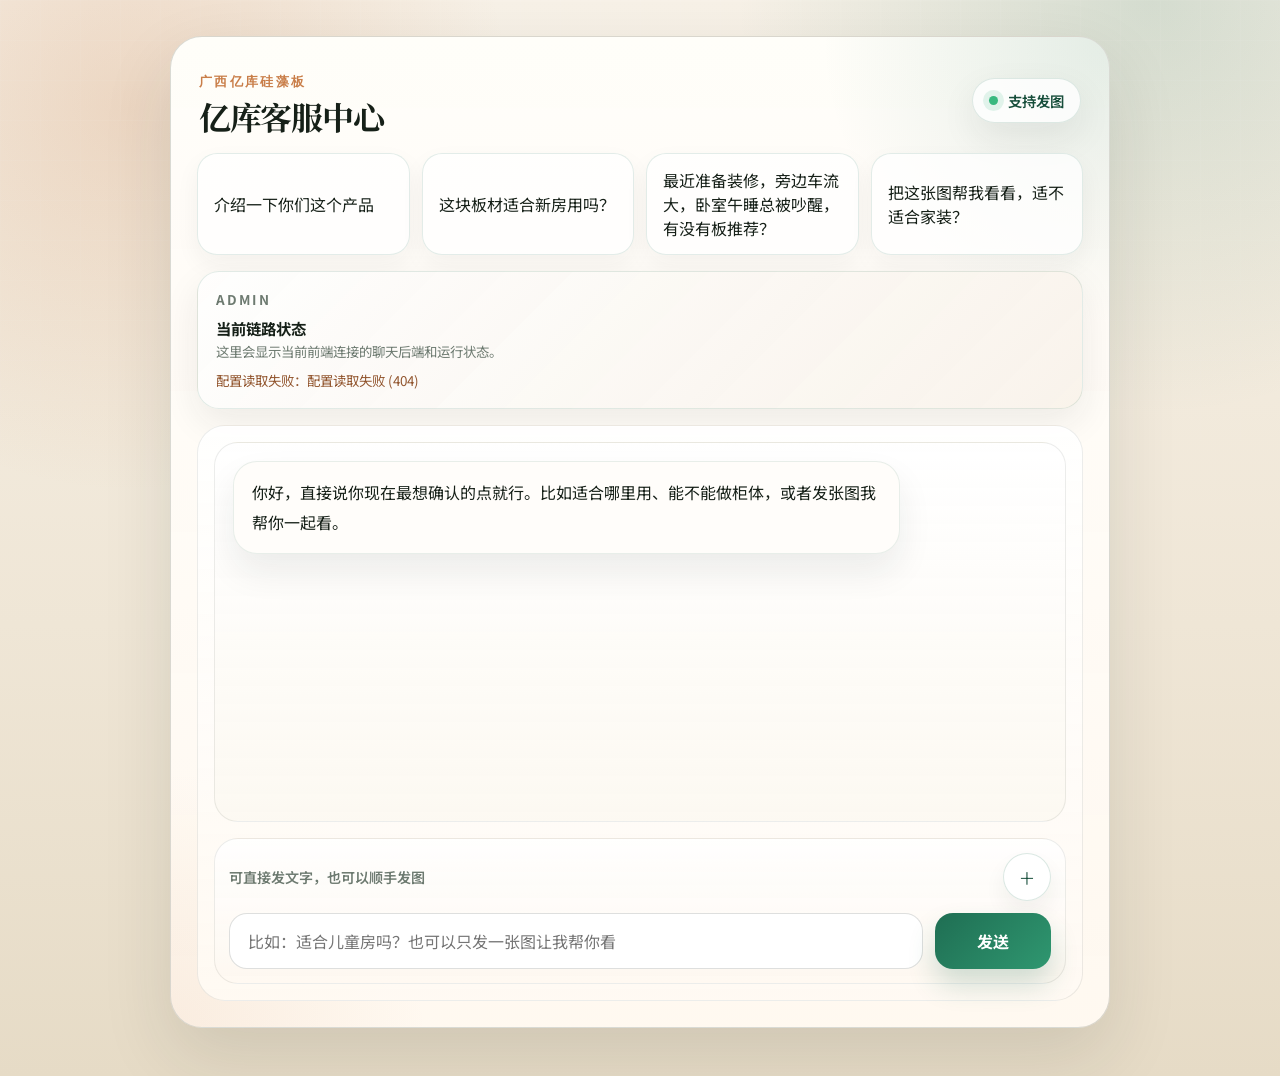
==== commit f1577105: "Add per-user memory and stealth model switch" ====
--- a/web-demo/index.html
+++ b/web-demo/index.html
@@ -3,59 +3,67 @@
   <head>
     <meta charset="UTF-8" />
     <meta name="viewport" content="width=device-width, initial-scale=1.0" />
-    <title>广西亿库官网在线咨询</title>
+    <title>亿库客服中心</title>
     <link rel="stylesheet" href="css/style.css" />
   </head>
   <body>
-    <main class="shell">
-      <section class="hero">
-        <div class="hero-copy">
-          <p class="eyebrow">广西亿库光养硅藻板</p>
-          <h1>在线咨询</h1>
-          <p class="lead">
-            这套演示客服现在同时支持文字咨询和图片咨询。用户可以直接发产品图、现场图、安装细节图，或者把聊天截图、参数截图一起发过来，再配一句问题，我们会按官网客服的口径来回答。
-          </p>
-          <div class="hero-points" aria-label="咨询亮点">
-            <span>支持发图咨询</span>
-            <span>文本问答保持可用</span>
-            <span>复杂问题可转接顾问</span>
-          </div>
-        </div>
-
-        <aside class="hero-side">
-          <div class="hero-info">
-            <button type="button" class="info-trigger" aria-label="查看服务说明">i</button>
-            <div class="info-tooltip" role="note">
-              <strong>服务说明</strong>
-              <p>当前页面用于演示官网客服的咨询接待流程，包含在线问答、图片识别、留资和顾问转接。</p>
-              <p>适合现场演示的问法包括：这张图是什么材料、这块板适不适合新房、这张截图里写了什么、这个场景适不适合使用。</p>
-            </div>
-          </div>
-        </aside>
-      </section>
-
+    <main class="shell shell-chat">
       <section class="layout">
         <section class="panel chat-panel" aria-labelledby="chatTitle">
-          <header class="panel-head">
-            <div>
-              <p class="section-kicker">在线咨询</p>
-              <h2 id="chatTitle">让客户直接发问题，也可以顺手发图</h2>
-              <p>建议从“这张图里的板材适合新房吗”“这张参数截图靠谱吗”“这块材料能解决什么问题”这类问题开始，更容易看出真实客服体验。</p>
+          <header class="chat-topbar">
+            <div class="chat-topbar-main">
+              <button
+                type="button"
+                id="stealthTrigger"
+                class="chat-brand stealth-trigger"
+                aria-label="打开隐藏设置"
+              >
+                广西亿库硅藻板
+              </button>
+              <h2 id="chatTitle">亿库客服中心</h2>
+            </div>
+            <div class="chat-topbar-status" aria-label="当前状态">
+              <span class="status-dot"></span>
+              <span>支持发图</span>
             </div>
           </header>
+
+          <section id="stealthPanel" class="stealth-panel is-hidden" aria-label="隐藏模型设置">
+            <div class="stealth-panel-head">
+              <strong>模型实验开关</strong>
+              <button type="button" id="stealthClose" class="stealth-close" aria-label="关闭隐藏设置">×</button>
+            </div>
+            <p class="stealth-copy">只影响当前浏览器本地会话，默认仍然是 `glm-4-flash-250414`。</p>
+            <div class="stealth-actions" role="group" aria-label="选择模型">
+              <button type="button" class="stealth-option" data-model="glm-4-flash-250414">默认模型</button>
+              <button type="button" class="stealth-option" data-model="glm-5">切到 glm-5</button>
+            </div>
+            <p id="stealthState" class="stealth-state">当前：默认模型</p>
+          </section>
 
           <div class="quick-actions" aria-label="快捷问题">
             <button type="button" class="quick-question">介绍一下你们这个产品</button>
             <button type="button" class="quick-question">这块板材适合新房用吗？</button>
-            <button type="button" class="quick-question">把这张图帮我看看，适合家装吗？</button>
-            <button type="button" class="quick-question">如果是门店合作，应该怎么选方案？</button>
+            <button type="button" class="quick-question">最近准备装修，旁边车流大，卧室午睡总被吵醒，有没有板推荐？</button>
+            <button type="button" class="quick-question">把这张图帮我看看，适不适合家装？</button>
           </div>
+
+          <section class="admin-strip" aria-label="管理员链路状态">
+            <div class="admin-strip-copy">
+              <p class="admin-kicker">Admin</p>
+              <div>
+                <strong>当前链路状态</strong>
+                <p>这里会显示当前前端连接的聊天后端和运行状态。</p>
+              </div>
+            </div>
+            <p class="admin-runtime-note" id="adminRuntimeNote">正在读取当前状态…</p>
+          </section>
 
           <div class="chat">
             <div id="chatLog" class="chat-log" aria-live="polite"></div>
             <form id="chatForm" class="chat-form">
               <div class="chat-tools">
-                <span class="tool-hint">支持图片咨询</span>
+                <span class="tool-hint">可直接发文字，也可以顺手发图</span>
                 <label class="upload-chip" for="imageInput" aria-label="上传图片">+</label>
                 <input id="imageInput" class="sr-only" type="file" accept="image/png,image/jpeg,image/webp" />
               </div>
@@ -74,15 +82,14 @@
                 <input
                   id="chatInput"
                   type="text"
-                  placeholder="例如：这张图里的板材适合新房吗？也可以只发图片。"
+                  placeholder="比如：适合儿童房吗？也可以只发一张图让我帮你看"
                   autocomplete="off"
                 />
-                <button type="submit">发送咨询</button>
+                <button type="submit">发送</button>
               </div>
             </form>
           </div>
         </section>
-
       </section>
     </main>
     <script src="js/app.js"></script>
--- a/web-demo/css/style.css
+++ b/web-demo/css/style.css
@@ -1,25 +1,25 @@
-@import url("https://fonts.googleapis.com/css2?family=Noto+Sans+SC:wght@400;500;700&family=Noto+Serif+SC:wght@500;700&display=swap");
+@import url("https://fonts.googleapis.com/css2?family=Noto+Sans+SC:wght@400;500;600;700&family=Noto+Serif+SC:wght@600;700&display=swap");
 
 :root {
   color-scheme: light;
-  --bg-main: #f6f0e3;
-  --bg-deep: #ece1cd;
-  --panel: rgba(255, 252, 247, 0.88);
+  --bg: #efe6d6;
+  --bg-soft: #f8f2e8;
+  --panel: rgba(255, 252, 246, 0.9);
   --panel-strong: #fffdfa;
-  --panel-soft: rgba(255, 248, 239, 0.74);
-  --line: rgba(29, 42, 34, 0.1);
-  --line-strong: rgba(29, 42, 34, 0.16);
-  --text: #16211d;
-  --muted: #66756d;
-  --brand: #215f49;
-  --brand-deep: #183f31;
-  --brand-soft: rgba(33, 95, 73, 0.12);
-  --accent: #ba7447;
-  --accent-soft: rgba(186, 116, 71, 0.14);
-  --shadow: 0 28px 68px rgba(39, 49, 43, 0.12);
-  --shadow-soft: 0 14px 32px rgba(39, 49, 43, 0.08);
-  --radius-xl: 36px;
-  --radius-lg: 26px;
+  --panel-muted: rgba(248, 242, 233, 0.82);
+  --text: #162018;
+  --muted: #6d7a70;
+  --line: rgba(22, 32, 24, 0.1);
+  --line-strong: rgba(22, 32, 24, 0.16);
+  --brand: #1f6e53;
+  --brand-deep: #174e3b;
+  --brand-soft: rgba(31, 110, 83, 0.12);
+  --accent: #c97e49;
+  --shadow: 0 28px 70px rgba(35, 43, 37, 0.12);
+  --shadow-soft: 0 14px 36px rgba(35, 43, 37, 0.08);
+  --radius-xl: 32px;
+  --radius-lg: 24px;
+  --radius-md: 18px;
 }
 
 *,
@@ -36,12 +36,11 @@
   margin: 0;
   min-height: 100vh;
   color: var(--text);
-  font-family: "Noto Sans SC", "Segoe UI", sans-serif;
-  background:
-    radial-gradient(circle at top left, rgba(186, 116, 71, 0.22), transparent 24rem),
-    radial-gradient(circle at 88% 10%, rgba(33, 95, 73, 0.16), transparent 22rem),
-    radial-gradient(circle at 50% 110%, rgba(255, 255, 255, 0.65), transparent 28rem),
-    linear-gradient(180deg, var(--bg-main) 0%, var(--bg-deep) 100%);
+  font-family: "Noto Sans SC", "PingFang SC", "Microsoft YaHei", sans-serif;
+  background:
+    radial-gradient(circle at 10% 10%, rgba(201, 126, 73, 0.22), transparent 24rem),
+    radial-gradient(circle at 90% 0%, rgba(31, 110, 83, 0.16), transparent 26rem),
+    linear-gradient(180deg, #f7f1e7 0%, var(--bg) 58%, #e6dbc6 100%);
 }
 
 body::before {
@@ -49,314 +48,309 @@
   position: fixed;
   inset: 0;
   pointer-events: none;
-  background-image:
-    linear-gradient(rgba(255, 255, 255, 0.12) 1px, transparent 1px),
-    linear-gradient(90deg, rgba(255, 255, 255, 0.12) 1px, transparent 1px);
-  background-size: 36px 36px;
-  mask-image: linear-gradient(180deg, rgba(0, 0, 0, 0.28), transparent 86%);
+  background:
+    linear-gradient(rgba(255, 255, 255, 0.18) 1px, transparent 1px),
+    linear-gradient(90deg, rgba(255, 255, 255, 0.18) 1px, transparent 1px);
+  background-size: 40px 40px;
+  mask-image: linear-gradient(180deg, rgba(0, 0, 0, 0.32), transparent 88%);
 }
 
 .shell {
-  position: relative;
-  max-width: 1120px;
+  width: min(100%, 980px);
   margin: 0 auto;
-  padding: 34px 24px 56px;
-}
-
-.hero {
-  display: grid;
-  grid-template-columns: minmax(0, 1.08fr) minmax(300px, 0.74fr);
-  gap: 28px;
-  align-items: end;
-  margin-bottom: 30px;
-}
-
-.hero-copy,
-.hero-side {
-  position: relative;
-}
-
-.hero-copy {
-  padding: 14px 0 6px;
-}
-
-.eyebrow,
-.section-kicker {
-  margin: 0;
-  color: var(--accent);
-  font-size: 0.82rem;
-  font-weight: 700;
-  letter-spacing: 0.16em;
-  text-transform: uppercase;
-}
-
-.hero h1 {
-  margin: 12px 0 0;
-  font-family: "Noto Serif SC", serif;
-  font-size: clamp(3rem, 5vw, 5.2rem);
-  line-height: 0.98;
-  letter-spacing: -0.06em;
-  max-width: 12ch;
-  text-wrap: balance;
-}
-
-.lead {
-  max-width: 62ch;
-  margin: 20px 0 0;
-  color: var(--muted);
-  font-size: 1.06rem;
-  line-height: 1.95;
-}
-
-.hero-points {
+  padding: 36px 20px 48px;
+}
+
+.shell-chat {
+  min-height: 100vh;
   display: flex;
-  flex-wrap: wrap;
-  gap: 12px;
-  margin-top: 28px;
-}
-
-.hero-points span {
-  display: inline-flex;
-  align-items: center;
-  gap: 10px;
-  padding: 12px 16px;
-  border-radius: 999px;
-  background: rgba(255, 255, 255, 0.8);
-  border: 1px solid rgba(49, 62, 54, 0.09);
-  box-shadow: 0 12px 28px rgba(47, 55, 50, 0.06);
-}
-
-.hero-points span::before {
-  content: "";
-  width: 7px;
-  height: 7px;
-  border-radius: 999px;
-  background: linear-gradient(135deg, var(--accent), var(--brand));
-}
-
-.hero-side {
-  display: flex;
-  justify-content: stretch;
-  align-items: stretch;
-}
-
-.hero-info {
-  position: relative;
-  display: flex;
-  align-items: stretch;
+  align-items: center;
+}
+
+.layout {
   width: 100%;
-  min-height: 100%;
-  padding: 24px 24px 22px;
-  border-radius: var(--radius-xl);
-  border: 1px solid rgba(186, 116, 71, 0.18);
-  background:
-    linear-gradient(160deg, rgba(255, 252, 247, 0.96), rgba(249, 242, 231, 0.9)),
-    var(--panel);
-  box-shadow: var(--shadow-soft);
-  overflow: hidden;
-}
-
-.hero-info::before {
-  content: "";
-  position: absolute;
-  inset: auto -32px -48px auto;
-  width: 180px;
-  height: 180px;
-  border-radius: 50%;
-  background: radial-gradient(circle, rgba(33, 95, 73, 0.15), transparent 68%);
 }
 
 .panel {
   background:
-    linear-gradient(180deg, rgba(255, 253, 249, 0.94), rgba(255, 249, 241, 0.88)),
+    linear-gradient(180deg, rgba(255, 254, 250, 0.95), rgba(255, 248, 240, 0.92)),
     var(--panel);
   border: 1px solid var(--line-strong);
   border-radius: var(--radius-xl);
   box-shadow: var(--shadow);
-  backdrop-filter: blur(16px);
-  padding: 28px;
+  backdrop-filter: blur(18px);
 }
 
 .chat-panel {
-  width: 100%;
-  margin: 0;
   position: relative;
   overflow: hidden;
+  padding: 26px;
 }
 
 .chat-panel::before {
   content: "";
   position: absolute;
-  inset: 0 auto auto 0;
-  width: 100%;
-  height: 5px;
-  background: linear-gradient(90deg, var(--accent), rgba(33, 95, 73, 0.92));
-  opacity: 0.82;
-}
-
-.info-trigger {
-  position: absolute;
-  top: 20px;
-  right: 20px;
+  inset: 0;
+  background:
+    radial-gradient(circle at top right, rgba(31, 110, 83, 0.12), transparent 18rem),
+    radial-gradient(circle at bottom left, rgba(201, 126, 73, 0.1), transparent 16rem);
+  pointer-events: none;
+}
+
+.chat-topbar {
+  position: relative;
   z-index: 1;
-  width: 48px;
-  height: 48px;
-  border: 1px solid rgba(184, 111, 66, 0.24);
+  display: flex;
+  align-items: center;
+  justify-content: space-between;
+  gap: 20px;
+  padding: 4px 2px 18px;
+}
+
+.chat-topbar-main {
+  min-width: 0;
+}
+
+.chat-brand {
+  margin: 0;
+  color: var(--accent);
+  font-size: 0.8rem;
+  font-weight: 700;
+  letter-spacing: 0.18em;
+  text-transform: uppercase;
+}
+
+.stealth-trigger {
+  appearance: none;
+  border: none;
+  background: transparent;
+  padding: 0;
+  cursor: default;
+}
+
+.chat-topbar h2 {
+  margin: 8px 0 0;
+  font-family: "Noto Serif SC", serif;
+  font-size: clamp(1.7rem, 2.5vw, 2.3rem);
+  line-height: 1.12;
+  letter-spacing: -0.04em;
+}
+
+.chat-topbar-status {
+  display: inline-flex;
+  align-items: center;
+  gap: 10px;
+  padding: 11px 16px;
   border-radius: 999px;
-  background:
-    linear-gradient(155deg, rgba(255, 248, 239, 0.98), rgba(248, 239, 226, 0.9)),
-    var(--panel);
-  color: #945224;
-  font-family: "Noto Serif SC", serif;
-  font-size: 1.45rem;
-  font-weight: 700;
+  border: 1px solid rgba(31, 110, 83, 0.14);
+  background: rgba(255, 255, 255, 0.8);
+  color: var(--brand-deep);
+  font-size: 0.9rem;
+  font-weight: 600;
+  white-space: nowrap;
+  box-shadow: var(--shadow-soft);
+}
+
+.stealth-panel {
+  position: relative;
+  z-index: 1;
+  margin: 0 0 14px;
+  padding: 14px 16px;
+  border-radius: 20px;
+  border: 1px solid rgba(31, 110, 83, 0.12);
+  background:
+    linear-gradient(180deg, rgba(255, 255, 255, 0.92), rgba(248, 242, 235, 0.9)),
+    var(--panel-muted);
+  box-shadow: var(--shadow-soft);
+}
+
+.stealth-panel.is-hidden {
+  display: none;
+}
+
+.stealth-panel-head {
+  display: flex;
+  align-items: center;
+  justify-content: space-between;
+  gap: 12px;
+}
+
+.stealth-panel-head strong {
+  font-size: 0.95rem;
+}
+
+.stealth-close {
+  width: 30px;
+  height: 30px;
+  border: none;
+  border-radius: 999px;
+  background: rgba(22, 32, 24, 0.08);
+  color: var(--text);
+  font: inherit;
+  font-size: 1rem;
   line-height: 1;
-  box-shadow: 0 18px 34px rgba(184, 111, 66, 0.14);
-  cursor: default;
-}
-
-.info-tooltip {
-  position: relative;
-  width: 100%;
-  padding: 42px 0 0;
-  border-radius: 0;
-  background: transparent;
-  border: 0;
-  box-shadow: none;
-  color: #6d5443;
-  opacity: 1;
-  transform: none;
-  pointer-events: auto;
-}
-
-.info-tooltip p {
-  margin: 10px 0 0;
-  line-height: 1.82;
-}
-
-.hero-info:hover .info-tooltip,
-.hero-info:focus-within .info-tooltip {
-  opacity: 1;
-  transform: none;
-}
-
-.info-tooltip strong,
-.cta-note strong,
-.tool-copy strong {
-  display: block;
-  font-family: "Noto Serif SC", serif;
-  font-size: 1.1rem;
-  color: var(--text);
-}
-
-.layout {
-  display: grid;
-  grid-template-columns: minmax(0, 1fr);
-  align-items: start;
-  gap: 0;
-}
-
-.panel-head {
-  display: flex;
-  justify-content: space-between;
-  gap: 18px;
-  align-items: end;
-  padding-bottom: 20px;
-  border-bottom: 1px solid rgba(29, 42, 34, 0.08);
-}
-
-.panel-head.compact {
-  display: block;
-}
-
-.panel-head h2 {
-  margin: 10px 0 0;
-  font-family: "Noto Serif SC", serif;
-  font-size: clamp(1.9rem, 2vw, 2.35rem);
-  line-height: 1.14;
-  text-wrap: balance;
-}
-
-.panel-head p {
+  cursor: pointer;
+}
+
+.stealth-copy,
+.stealth-state {
   margin: 10px 0 0;
   color: var(--muted);
-  line-height: 1.8;
-  max-width: 62ch;
+  font-size: 0.84rem;
+  line-height: 1.65;
+}
+
+.stealth-actions {
+  display: flex;
+  flex-wrap: wrap;
+  gap: 10px;
+  margin-top: 12px;
+}
+
+.stealth-option {
+  min-height: 38px;
+  padding: 0 14px;
+  border-radius: 999px;
+  border: 1px solid rgba(31, 110, 83, 0.14);
+  background: rgba(255, 255, 255, 0.86);
+  color: var(--text);
+  font: inherit;
+  font-size: 0.84rem;
+  font-weight: 600;
+  cursor: pointer;
+  transition: border-color 180ms ease, transform 180ms ease, box-shadow 180ms ease;
+}
+
+.stealth-option:hover,
+.stealth-option:focus-visible {
+  transform: translateY(-1px);
+  border-color: rgba(31, 110, 83, 0.28);
+  box-shadow: 0 10px 18px rgba(35, 43, 37, 0.08);
+}
+
+.stealth-option.is-active {
+  border-color: rgba(31, 110, 83, 0.34);
+  background: var(--brand-soft);
+  color: var(--brand-deep);
+}
+
+.status-dot {
+  width: 9px;
+  height: 9px;
+  border-radius: 50%;
+  background: #39b97f;
+  box-shadow: 0 0 0 6px rgba(57, 185, 127, 0.14);
 }
 
 .quick-actions {
+  position: relative;
+  z-index: 1;
   display: grid;
-  grid-template-columns: repeat(auto-fit, minmax(220px, 1fr));
+  grid-template-columns: repeat(auto-fit, minmax(210px, 1fr));
   gap: 12px;
-  margin: 22px 0 18px;
+  margin: 0 0 16px;
 }
 
 .quick-question {
   display: inline-flex;
   align-items: center;
-  justify-content: flex-start;
-  border: 1px solid rgba(30, 123, 92, 0.14);
-  background: rgba(255, 255, 255, 0.82);
-  color: var(--text);
-  border-radius: 18px;
   min-height: 58px;
   padding: 14px 16px;
-  cursor: pointer;
-  transition: transform 180ms ease, border-color 180ms ease, background 180ms ease, box-shadow 180ms ease;
-  box-shadow: 0 10px 24px rgba(35, 46, 41, 0.05);
+  border: 1px solid rgba(31, 110, 83, 0.12);
+  border-radius: 20px;
+  background: rgba(255, 255, 255, 0.76);
+  color: var(--text);
   font: inherit;
   text-align: left;
+  cursor: pointer;
+  transition: transform 180ms ease, border-color 180ms ease, box-shadow 180ms ease, background 180ms ease;
+  box-shadow: 0 10px 24px rgba(35, 43, 37, 0.05);
 }
 
 .quick-question:hover,
 .quick-question:focus-visible {
   transform: translateY(-2px);
-  border-color: rgba(30, 123, 92, 0.34);
+  border-color: rgba(31, 110, 83, 0.3);
   background: #fff;
-  box-shadow: 0 14px 24px rgba(35, 46, 41, 0.08);
+  box-shadow: 0 16px 28px rgba(35, 43, 37, 0.08);
+}
+
+.admin-strip {
+  position: relative;
+  z-index: 1;
+  display: grid;
+  grid-template-columns: minmax(0, 1fr);
+  gap: 6px;
+  margin-bottom: 16px;
+  padding: 16px 18px;
+  border: 1px solid rgba(31, 110, 83, 0.12);
+  border-radius: 22px;
+  background:
+    linear-gradient(135deg, rgba(255, 255, 255, 0.88), rgba(249, 243, 235, 0.82)),
+    var(--panel-muted);
+  box-shadow: var(--shadow-soft);
+}
+
+.admin-strip-copy {
+  display: grid;
+  gap: 6px;
+}
+
+.admin-kicker {
+  margin: 0;
+  color: var(--accent);
+  font-size: 0.72rem;
+  font-weight: 700;
+  letter-spacing: 0.16em;
+  text-transform: uppercase;
+}
+
+.admin-strip-copy strong {
+  font-size: 0.96rem;
+}
+
+.admin-strip-copy p,
+.admin-runtime-note {
+  margin: 0;
+  color: var(--muted);
+  font-size: 0.84rem;
+  line-height: 1.68;
+}
+
+.admin-runtime-note[data-tone="warning"] {
+  color: #92562f;
 }
 
 .chat {
   position: relative;
-  overflow: hidden;
+  z-index: 1;
   display: grid;
-  grid-template-rows: minmax(340px, 1fr) auto;
-  gap: 18px;
-  border: 1px solid rgba(49, 62, 54, 0.08);
-  border-radius: calc(var(--radius-xl) - 6px);
-  padding: 18px;
-  background:
-    linear-gradient(180deg, rgba(255, 255, 255, 0.8), rgba(255, 251, 246, 0.9)),
-    rgba(255, 255, 255, 0.52);
-  box-shadow: inset 0 1px 0 rgba(255, 255, 255, 0.55);
-}
-
-.chat::before {
-  content: "";
-  position: absolute;
-  inset: 0 0 auto;
-  height: 118px;
-  background: linear-gradient(180deg, rgba(255, 255, 255, 0.58), transparent);
-  pointer-events: none;
+  grid-template-rows: minmax(380px, 1fr) auto;
+  gap: 16px;
+  padding: 16px;
+  border: 1px solid rgba(22, 32, 24, 0.08);
+  border-radius: 28px;
+  background:
+    linear-gradient(180deg, rgba(255, 255, 255, 0.8), rgba(255, 249, 242, 0.9)),
+    rgba(255, 255, 255, 0.55);
+  box-shadow: inset 0 1px 0 rgba(255, 255, 255, 0.64);
 }
 
 .chat-log {
-  position: relative;
-  min-height: 340px;
-  max-height: 460px;
+  min-height: 380px;
+  max-height: 520px;
   overflow-y: auto;
   padding: 18px;
+  border: 1px solid rgba(22, 32, 24, 0.08);
+  border-radius: 24px;
+  background:
+    linear-gradient(180deg, rgba(255, 255, 255, 0.94), rgba(252, 248, 241, 0.86)),
+    var(--panel-strong);
   display: flex;
   flex-direction: column;
   gap: 14px;
-  border-radius: 26px;
-  border: 1px solid rgba(29, 42, 34, 0.08);
-  background:
-    linear-gradient(180deg, rgba(255, 255, 255, 0.92), rgba(253, 250, 244, 0.84)),
-    var(--panel-soft);
-  box-shadow: inset 0 1px 0 rgba(255, 255, 255, 0.75);
   scrollbar-width: thin;
-  scrollbar-color: rgba(30, 123, 92, 0.28) transparent;
+  scrollbar-color: rgba(31, 110, 83, 0.26) transparent;
 }
 
 .message-row {
@@ -371,20 +365,29 @@
 }
 
 .message-bubble {
-  width: min(80%, 42rem);
+  width: min(82%, 43rem);
+  padding: 15px 18px 16px;
   border-radius: 24px;
-  padding: 15px 17px 16px;
-  box-shadow: 0 18px 32px rgba(31, 42, 38, 0.07);
+  box-shadow: 0 18px 34px rgba(31, 41, 35, 0.08);
 }
 
 .message-bubble.bot {
   background: var(--panel-strong);
-  border: 1px solid rgba(30, 123, 92, 0.12);
+  border: 1px solid rgba(31, 110, 83, 0.1);
 }
 
 .message-bubble.user {
-  background: linear-gradient(135deg, #215f49, #2e8d69);
+  background: linear-gradient(135deg, var(--brand), #2f8f68);
   color: #f8fffb;
+}
+
+.message-bubble.is-typing {
+  display: inline-flex;
+  align-items: center;
+  gap: 12px;
+  width: auto;
+  min-width: 168px;
+  background: rgba(255, 252, 247, 0.96);
 }
 
 .message-meta {
@@ -406,11 +409,44 @@
   background: currentColor;
 }
 
-.message-bubble p {
+.message-body p {
   margin: 0;
+  line-height: 1.88;
   white-space: pre-wrap;
-  line-height: 1.9;
   word-break: break-word;
+}
+
+.message-bubble.is-typing .message-body {
+  display: inline-flex;
+  align-items: center;
+  gap: 10px;
+}
+
+.message-bubble.is-typing .message-body p {
+  color: var(--muted);
+  font-weight: 600;
+  line-height: 1;
+}
+
+.typing-dots {
+  display: inline-flex;
+  gap: 6px;
+}
+
+.typing-dots span {
+  width: 7px;
+  height: 7px;
+  border-radius: 50%;
+  background: rgba(31, 110, 83, 0.68);
+  animation: typing-pulse 1s ease-in-out infinite;
+}
+
+.typing-dots span:nth-child(2) {
+  animation-delay: 0.16s;
+}
+
+.typing-dots span:nth-child(3) {
+  animation-delay: 0.32s;
 }
 
 .message-image {
@@ -435,30 +471,25 @@
   display: flex;
   flex-direction: column;
   gap: 12px;
-  margin-top: 0;
   padding: 14px;
-  border-radius: 28px;
-  border: 1px solid rgba(29, 42, 34, 0.08);
-  background:
-    linear-gradient(180deg, rgba(255, 255, 255, 0.92), rgba(255, 249, 242, 0.86)),
-    var(--panel-soft);
-  box-shadow: inset 0 1px 0 rgba(255, 255, 255, 0.72);
+  border: 1px solid rgba(22, 32, 24, 0.08);
+  border-radius: 24px;
+  background:
+    linear-gradient(180deg, rgba(255, 255, 255, 0.92), rgba(255, 249, 242, 0.88)),
+    var(--panel-muted);
 }
 
 .chat-tools {
   display: flex;
+  align-items: center;
   justify-content: space-between;
   gap: 10px;
-  align-items: center;
-  padding: 0 2px;
 }
 
 .tool-hint {
-  color: #5f6f67;
-  font-size: 0.85rem;
+  color: var(--muted);
+  font-size: 0.88rem;
   font-weight: 600;
-  letter-spacing: 0.04em;
-  line-height: 1.5;
 }
 
 .upload-chip {
@@ -468,24 +499,22 @@
   width: 48px;
   height: 48px;
   border-radius: 50%;
-  border: 1px solid rgba(30, 123, 92, 0.18);
-  background: rgba(255, 255, 255, 0.88);
+  border: 1px solid rgba(31, 110, 83, 0.16);
+  background: rgba(255, 255, 255, 0.9);
   color: var(--brand-deep);
   font-family: "Noto Serif SC", serif;
   font-size: 1.5rem;
-  font-weight: 500;
   line-height: 1;
-  box-shadow: 0 10px 18px rgba(35, 46, 41, 0.06);
   cursor: pointer;
-  transition: transform 180ms ease, border-color 180ms ease, background 180ms ease, box-shadow 180ms ease;
+  box-shadow: 0 12px 22px rgba(35, 43, 37, 0.06);
+  transition: transform 180ms ease, border-color 180ms ease, box-shadow 180ms ease;
 }
 
 .upload-chip:hover,
 .upload-chip:focus-visible {
   transform: translateY(-1px);
-  border-color: rgba(30, 123, 92, 0.34);
-  background: #fff;
-  box-shadow: 0 14px 20px rgba(35, 46, 41, 0.1);
+  border-color: rgba(31, 110, 83, 0.32);
+  box-shadow: 0 16px 24px rgba(35, 43, 37, 0.1);
 }
 
 .preview-card {
@@ -494,9 +523,9 @@
   gap: 14px;
   align-items: center;
   padding: 14px;
-  border-radius: 22px;
-  background: rgba(255, 250, 243, 0.92);
-  border: 1px solid rgba(184, 111, 66, 0.14);
+  border-radius: 20px;
+  border: 1px solid rgba(201, 126, 73, 0.14);
+  background: rgba(255, 251, 245, 0.92);
 }
 
 .preview-card img {
@@ -504,7 +533,6 @@
   height: 108px;
   object-fit: cover;
   border-radius: 16px;
-  background: rgba(255, 255, 255, 0.7);
 }
 
 .preview-copy strong {
@@ -524,167 +552,57 @@
 
 .preview-clear {
   align-self: flex-start;
+  padding: 10px 14px;
   border: none;
-  background: rgba(24, 35, 29, 0.08);
+  border-radius: 999px;
+  background: rgba(22, 32, 24, 0.08);
   color: var(--text);
-  border-radius: 999px;
-  padding: 10px 14px;
   font: inherit;
   font-weight: 700;
   cursor: pointer;
-  transition: background 180ms ease;
-}
-
-.preview-clear:hover,
-.preview-clear:focus-visible {
-  background: rgba(24, 35, 29, 0.12);
 }
 
 .composer-row {
   display: grid;
-  grid-template-columns: minmax(0, 1fr) 132px;
+  grid-template-columns: minmax(0, 1fr) 116px;
   gap: 12px;
-  align-items: stretch;
-}
-
-.chat-form input,
-.stack input,
-.stack select {
-  outline: none;
-  border: 1px solid rgba(24, 35, 29, 0.14);
+}
+
+.chat-form input {
+  min-height: 56px;
+  padding: 15px 18px;
+  border: 1px solid rgba(22, 32, 24, 0.14);
+  border-radius: 18px;
   background: rgba(255, 255, 255, 0.94);
   color: var(--text);
   font: inherit;
-  transition: border-color 180ms ease, box-shadow 180ms ease, transform 180ms ease;
-}
-
-.chat-form input {
+  outline: none;
+  transition: border-color 180ms ease, box-shadow 180ms ease;
+}
+
+.chat-form input:focus {
+  border-color: rgba(31, 110, 83, 0.38);
+  box-shadow: 0 0 0 4px rgba(31, 110, 83, 0.1);
+}
+
+.chat-form button {
   min-height: 56px;
+  padding: 0 20px;
+  border: none;
   border-radius: 18px;
-  padding: 15px 18px;
-}
-
-.chat-form input:focus,
-.stack input:focus,
-.stack select:focus {
-  border-color: rgba(30, 123, 92, 0.42);
-  box-shadow: 0 0 0 4px rgba(30, 123, 92, 0.1);
-}
-
-.chat-form button,
-.primary,
-.secondary {
-  font: inherit;
-  cursor: pointer;
-  transition: transform 180ms ease, box-shadow 180ms ease, background 180ms ease, border-color 180ms ease;
-}
-
-.chat-form button,
-.primary {
-  border: none;
   background: linear-gradient(135deg, var(--brand), #2f9770);
   color: #fff;
-  box-shadow: 0 16px 28px rgba(30, 123, 92, 0.22);
-}
-
-.chat-form button {
-  min-width: 0;
-  min-height: 56px;
-  border-radius: 18px;
-  padding: 0 20px;
+  font: inherit;
   font-weight: 700;
+  cursor: pointer;
+  box-shadow: 0 16px 28px rgba(31, 110, 83, 0.2);
+  transition: transform 180ms ease, box-shadow 180ms ease, filter 180ms ease;
 }
 
 .chat-form button:hover,
-.chat-form button:focus-visible,
-.primary:hover,
-.primary:focus-visible,
-.secondary:hover,
-.secondary:focus-visible {
+.chat-form button:focus-visible {
   transform: translateY(-1px);
-}
-
-.sidebar {
-  display: flex;
-  flex-direction: column;
-  gap: 20px;
-}
-
-.side-panel {
-  background: rgba(255, 252, 247, 0.92);
-}
-
-.stack {
-  display: flex;
-  flex-direction: column;
-  gap: 14px;
-  margin-top: 18px;
-}
-
-.stack label {
-  display: flex;
-  flex-direction: column;
-  gap: 8px;
-  font-size: 0.94rem;
-}
-
-.stack span {
-  font-weight: 500;
-}
-
-.stack input,
-.stack select {
-  border-radius: 16px;
-  padding: 13px 14px;
-}
-
-.primary {
-  border-radius: 16px;
-  padding: 14px 16px;
-  font-weight: 700;
-}
-
-.hint {
-  margin: 0;
-  color: var(--muted);
-  font-size: 0.84rem;
-  line-height: 1.7;
-}
-
-.cta {
-  display: flex;
-  flex-direction: column;
-  gap: 18px;
-  margin-top: 18px;
-}
-
-.cta-note {
-  padding: 14px 16px;
-  border-radius: 20px;
-  background: rgba(255, 255, 255, 0.68);
-  border: 1px solid rgba(49, 62, 54, 0.08);
-}
-
-.cta-note p {
-  margin: 10px 0 0;
-  color: var(--muted);
-  line-height: 1.8;
-}
-
-.secondary {
-  align-self: flex-start;
-  border: 1px solid rgba(24, 35, 29, 0.18);
-  border-radius: 999px;
-  padding: 13px 20px;
-  background: #fff;
-  color: var(--text);
-  font-weight: 700;
-}
-
-.secondary:hover,
-.secondary:focus-visible {
-  border-color: rgba(30, 123, 92, 0.42);
-  box-shadow: 0 12px 22px rgba(44, 54, 48, 0.08);
+  filter: saturate(1.04);
 }
 
 .sr-only {
@@ -700,93 +618,89 @@
 }
 
 @keyframes rise-in {
+  from {
+    opacity: 0;
+    transform: translateY(8px);
+  }
+
   to {
     opacity: 1;
     transform: translateY(0);
   }
 }
 
-@media (max-width: 960px) {
-  .hero,
-  .layout {
-    grid-template-columns: 1fr;
-  }
-
-  .hero-side {
-    justify-content: stretch;
-  }
-
-  .info-tooltip {
-    padding-top: 44px;
-  }
-
-  .panel-head {
+@keyframes typing-pulse {
+  0%,
+  80%,
+  100% {
+    transform: translateY(0);
+    opacity: 0.35;
+  }
+
+  40% {
+    transform: translateY(-4px);
+    opacity: 1;
+  }
+}
+
+@media (max-width: 860px) {
+  .shell {
+    padding: 20px 14px 28px;
+  }
+
+  .chat-panel {
+    padding: 18px;
+  }
+
+  .chat-topbar {
     flex-direction: column;
     align-items: flex-start;
   }
+
+  .quick-actions {
+    grid-template-columns: 1fr;
+  }
+
+  .message-bubble {
+    width: min(92%, 100%);
+  }
+
+  .preview-card {
+    grid-template-columns: 84px minmax(0, 1fr);
+  }
+
+  .preview-card img {
+    width: 84px;
+    height: 84px;
+  }
+
+  .preview-clear {
+    grid-column: 1 / -1;
+    justify-self: flex-start;
+  }
 }
 
 @media (max-width: 640px) {
-  .shell {
-    padding: 18px 14px 32px;
-  }
-
-  .hero-copy {
-    padding-top: 4px;
-  }
-
-  .hero h1 {
-    font-size: 2.6rem;
-  }
-
-  .lead {
-    font-size: 0.98rem;
-  }
-
-  .panel,
-  .chat-panel {
-    padding: 18px;
-    border-radius: 24px;
+  .chat {
+    padding: 12px;
   }
 
   .chat-log {
-    min-height: 300px;
-    max-height: 380px;
-  }
-
-  .message-bubble {
-    width: 100%;
-  }
-
-  .quick-actions,
-  .preview-card,
+    min-height: 360px;
+    max-height: 56vh;
+    padding: 14px;
+  }
+
   .composer-row {
     grid-template-columns: 1fr;
   }
 
-  .preview-card img {
+  .chat-form button {
     width: 100%;
-    height: auto;
-    aspect-ratio: 4 / 3;
-  }
-
-  .chat-tools {
-    padding-top: 0;
-  }
-
-  .chat-form button,
-  .secondary {
-    width: 100%;
-    justify-content: center;
-  }
-
-  .info-trigger {
-    top: 16px;
-    right: 16px;
-  }
-
-  .secondary {
-    align-self: stretch;
-    text-align: center;
-  }
-}
+  }
+
+  .tool-hint {
+    max-width: 16ch;
+    line-height: 1.5;
+  }
+}
